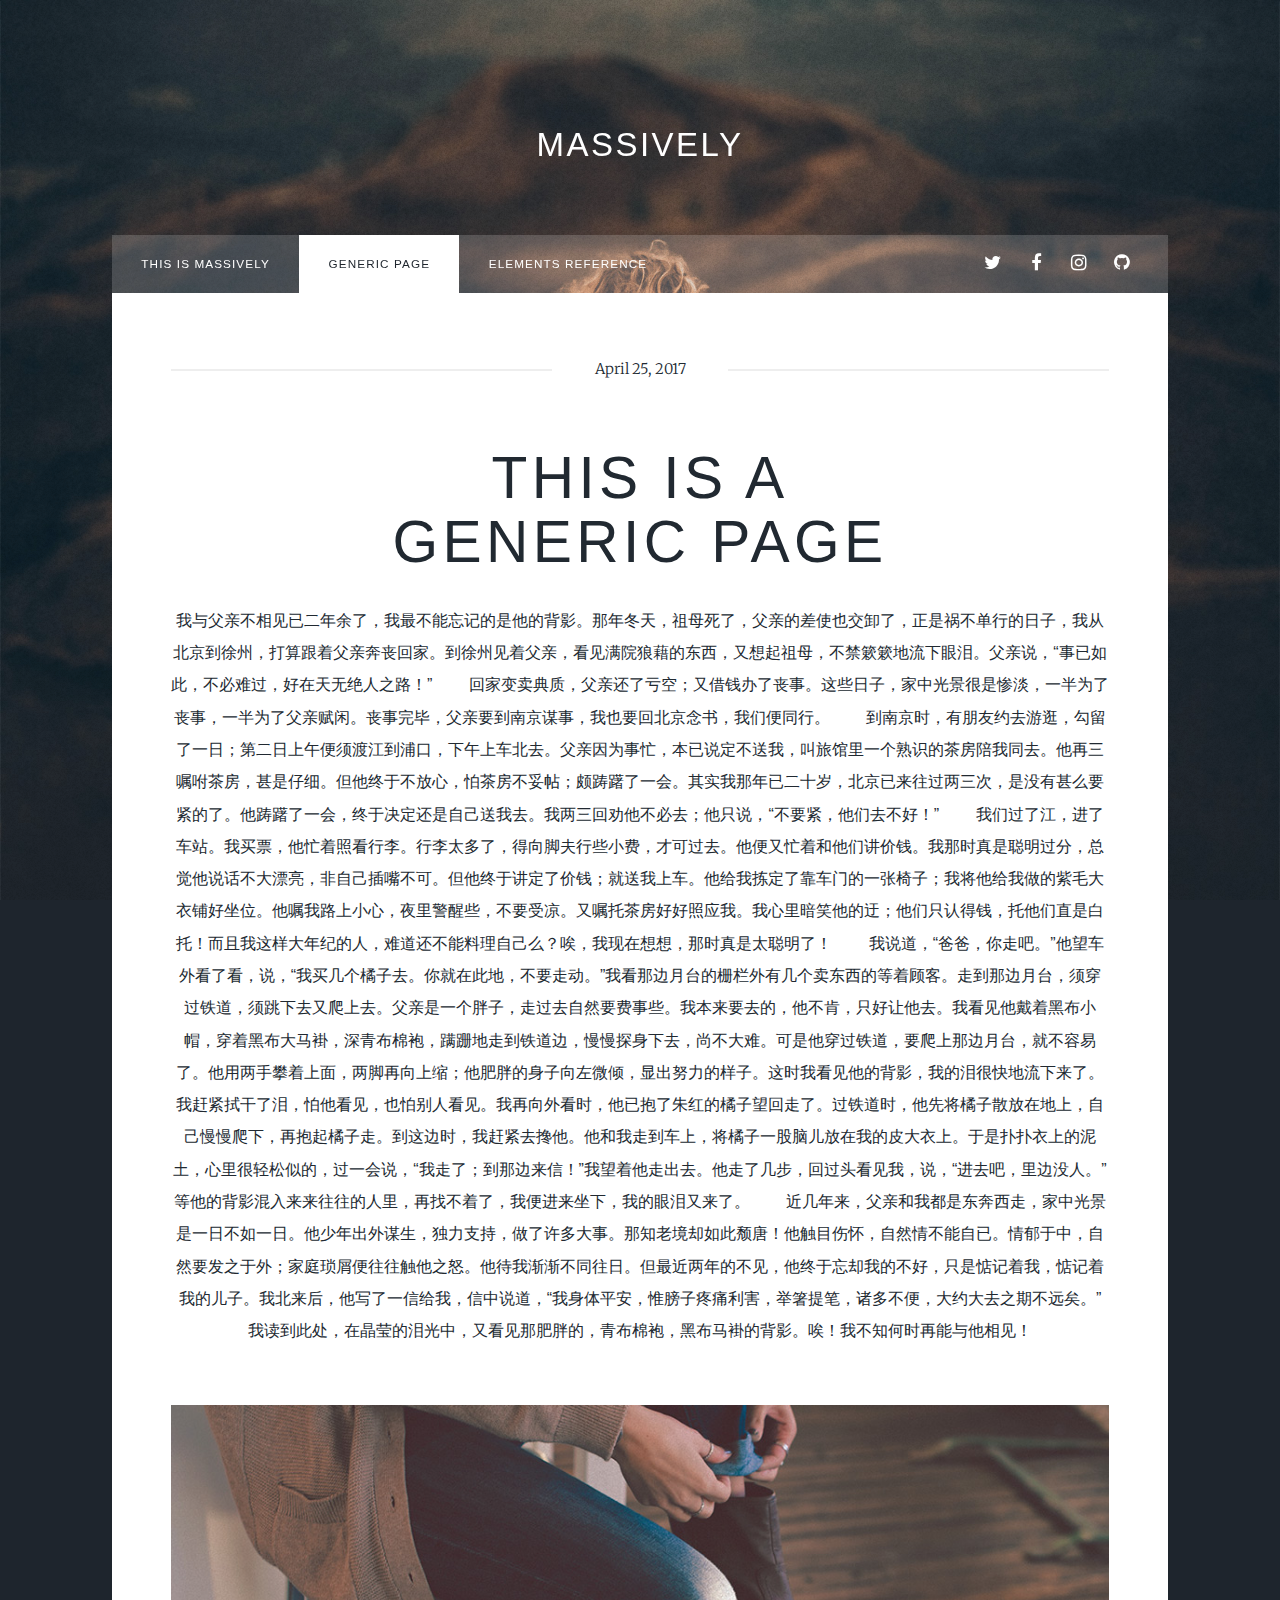
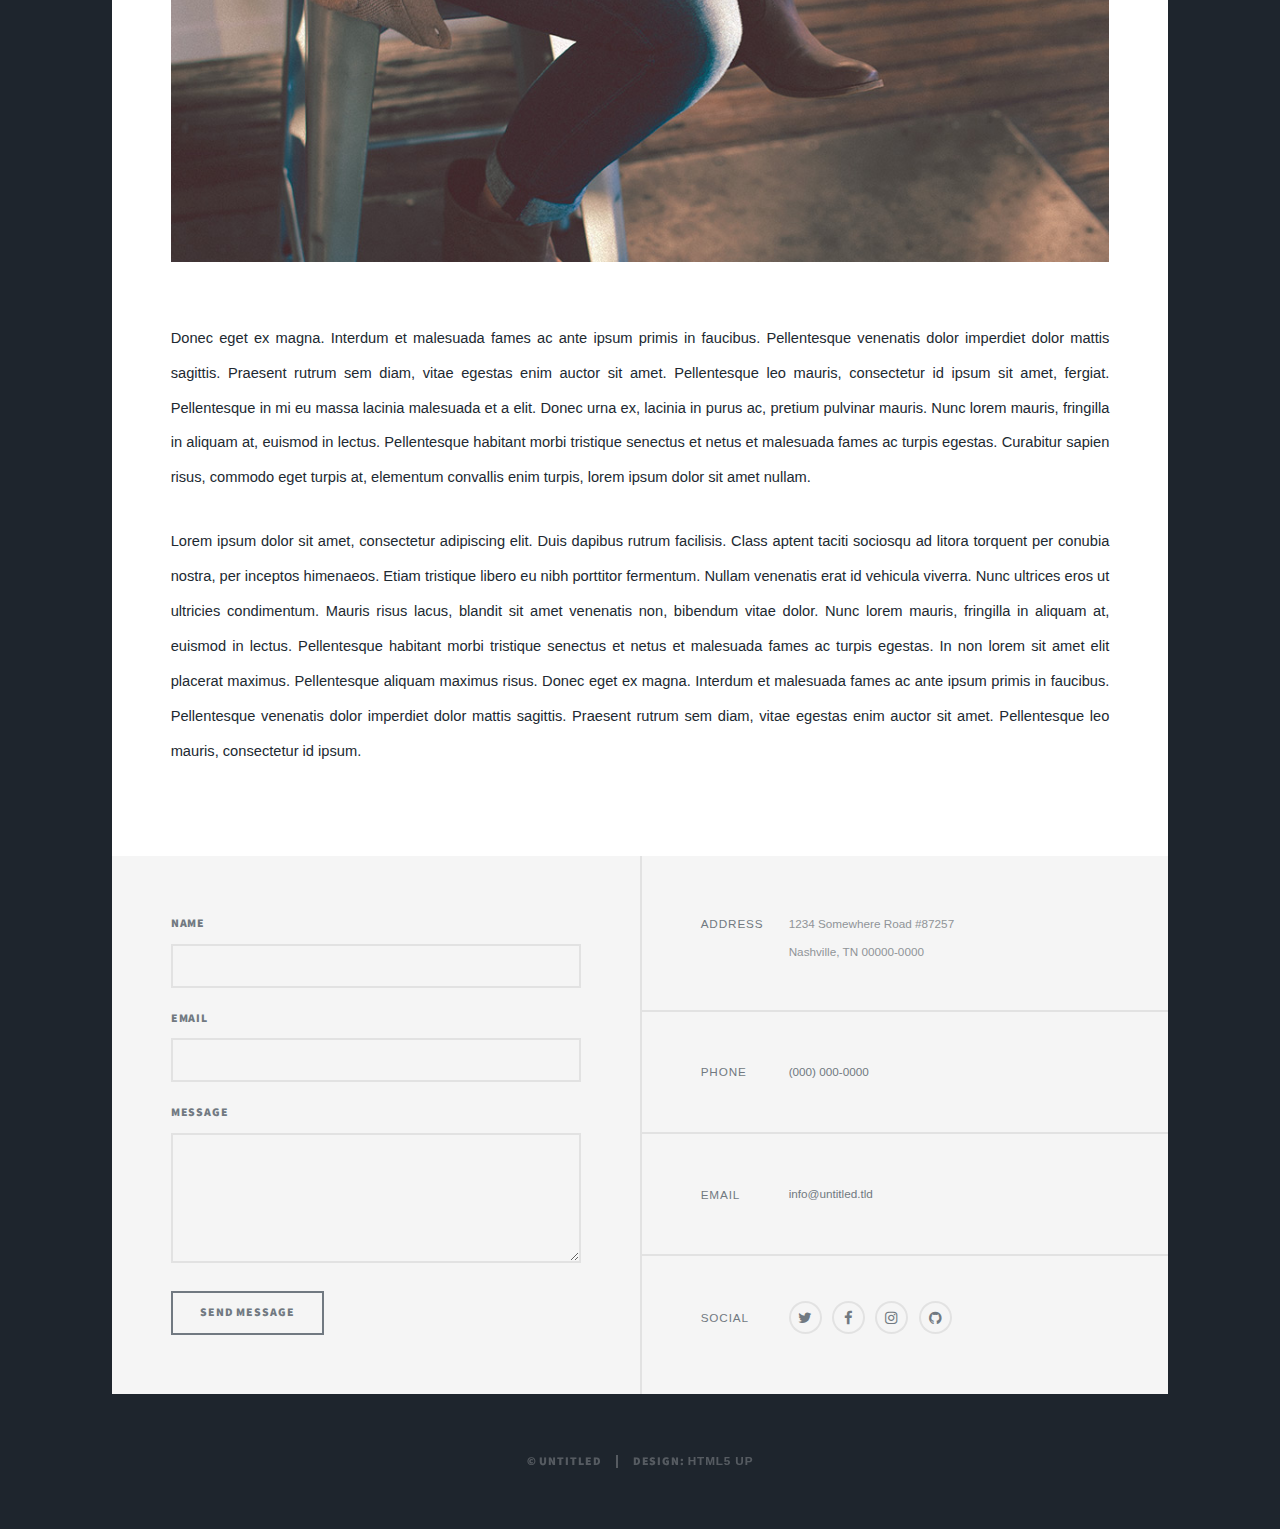
==== EBs2.0_UI/generic.html @ 213b69ba "newPro" ====
<!DOCTYPE HTML>
<!--
	Massively by HTML5 UP
	html5up.net | @ajlkn
	Free for personal and commercial use under the CCA 3.0 license (html5up.net/license)
-->
<html>
	<head>
		<title>Generic Page - Massively by HTML5 UP</title>
		<meta charset="utf-8" />
		<meta name="viewport" content="width=device-width, initial-scale=1, user-scalable=no" />
		<link rel="stylesheet" href="assets/css/main.css" />
		<noscript><link rel="stylesheet" href="assets/css/noscript.css" /></noscript>
	</head>
	<body class="is-loading">

		<!-- Wrapper -->
			<div id="wrapper">

				<!-- Header -->
					<header id="header">
						<a href="index.html" class="logo">Massively</a>
					</header>

				<!-- Nav -->
					<nav id="nav">
						<ul class="links">
							<li><a href="index.html">This is Massively</a></li>
							<li class="active"><a href="generic.html">Generic Page</a></li>
							<li><a href="elements.html">Elements Reference</a></li>
						</ul>
						<ul class="icons">
							<li><a href="#" class="icon fa-twitter"><span class="label">Twitter</span></a></li>
							<li><a href="#" class="icon fa-facebook"><span class="label">Facebook</span></a></li>
							<li><a href="#" class="icon fa-instagram"><span class="label">Instagram</span></a></li>
							<li><a href="#" class="icon fa-github"><span class="label">GitHub</span></a></li>
						</ul>
					</nav>

				<!-- Main -->
					<div id="main">

						<!-- Post -->
							<section class="post">
								<header class="major">
									<span class="date">April 25, 2017</span>
									<h1>This is a<br />
									Generic Page</h1>
									<p>我与父亲不相见已二年余了，我最不能忘记的是他的背影。那年冬天，祖母死了，父亲的差使也交卸了，正是祸不单行的日子，我从北京到徐州，打算跟着父亲奔丧回家。到徐州见着父亲，看见满院狼藉的东西，又想起祖母，不禁簌簌地流下眼泪。父亲说，“事已如此，不必难过，好在天无绝人之路！”
										　　回家变卖典质，父亲还了亏空；又借钱办了丧事。这些日子，家中光景很是惨淡，一半为了丧事，一半为了父亲赋闲。丧事完毕，父亲要到南京谋事，我也要回北京念书，我们便同行。
										　　到南京时，有朋友约去游逛，勾留了一日；第二日上午便须渡江到浦口，下午上车北去。父亲因为事忙，本已说定不送我，叫旅馆里一个熟识的茶房陪我同去。他再三嘱咐茶房，甚是仔细。但他终于不放心，怕茶房不妥帖；颇踌躇了一会。其实我那年已二十岁，北京已来往过两三次，是没有甚么要紧的了。他踌躇了一会，终于决定还是自己送我去。我两三回劝他不必去；他只说，“不要紧，他们去不好！”
										　　我们过了江，进了车站。我买票，他忙着照看行李。行李太多了，得向脚夫行些小费，才可过去。他便又忙着和他们讲价钱。我那时真是聪明过分，总觉他说话不大漂亮，非自己插嘴不可。但他终于讲定了价钱；就送我上车。他给我拣定了靠车门的一张椅子；我将他给我做的紫毛大衣铺好坐位。他嘱我路上小心，夜里警醒些，不要受凉。又嘱托茶房好好照应我。我心里暗笑他的迂；他们只认得钱，托他们直是白托！而且我这样大年纪的人，难道还不能料理自己么？唉，我现在想想，那时真是太聪明了！
										　　我说道，“爸爸，你走吧。”他望车外看了看，说，“我买几个橘子去。你就在此地，不要走动。”我看那边月台的栅栏外有几个卖东西的等着顾客。走到那边月台，须穿过铁道，须跳下去又爬上去。父亲是一个胖子，走过去自然要费事些。我本来要去的，他不肯，只好让他去。我看见他戴着黑布小帽，穿着黑布大马褂，深青布棉袍，蹒跚地走到铁道边，慢慢探身下去，尚不大难。可是他穿过铁道，要爬上那边月台，就不容易了。他用两手攀着上面，两脚再向上缩；他肥胖的身子向左微倾，显出努力的样子。这时我看见他的背影，我的泪很快地流下来了。我赶紧拭干了泪，怕他看见，也怕别人看见。我再向外看时，他已抱了朱红的橘子望回走了。过铁道时，他先将橘子散放在地上，自己慢慢爬下，再抱起橘子走。到这边时，我赶紧去搀他。他和我走到车上，将橘子一股脑儿放在我的皮大衣上。于是扑扑衣上的泥土，心里很轻松似的，过一会说，“我走了；到那边来信！”我望着他走出去。他走了几步，回过头看见我，说，“进去吧，里边没人。”等他的背影混入来来往往的人里，再找不着了，我便进来坐下，我的眼泪又来了。
										　　近几年来，父亲和我都是东奔西走，家中光景是一日不如一日。他少年出外谋生，独力支持，做了许多大事。那知老境却如此颓唐！他触目伤怀，自然情不能自已。情郁于中，自然要发之于外；家庭琐屑便往往触他之怒。他待我渐渐不同往日。但最近两年的不见，他终于忘却我的不好，只是惦记着我，惦记着我的儿子。我北来后，他写了一信给我，信中说道，“我身体平安，惟膀子疼痛利害，举箸提笔，诸多不便，大约大去之期不远矣。”我读到此处，在晶莹的泪光中，又看见那肥胖的，青布棉袍，黑布马褂的背影。唉！我不知何时再能与他相见！</p>
								</header><!--    font-family: FANTASY;font-family: Helvetica;font-weight: 300;-->
								<div class="image main"><img src="images/pic01.jpg" alt="" /></div>
								<p>Donec eget ex magna. Interdum et malesuada fames ac ante ipsum primis in faucibus. Pellentesque venenatis dolor imperdiet dolor mattis sagittis. Praesent rutrum sem diam, vitae egestas enim auctor sit amet. Pellentesque leo mauris, consectetur id ipsum sit amet, fergiat. Pellentesque in mi eu massa lacinia malesuada et a elit. Donec urna ex, lacinia in purus ac, pretium pulvinar mauris. Nunc lorem mauris, fringilla in aliquam at, euismod in lectus. Pellentesque habitant morbi tristique senectus et netus et malesuada fames ac turpis egestas. Curabitur sapien risus, commodo eget turpis at, elementum convallis enim turpis, lorem ipsum dolor sit amet nullam.</p>
								<p>Lorem ipsum dolor sit amet, consectetur adipiscing elit. Duis dapibus rutrum facilisis. Class aptent taciti sociosqu ad litora torquent per conubia nostra, per inceptos himenaeos. Etiam tristique libero eu nibh porttitor fermentum. Nullam venenatis erat id vehicula viverra. Nunc ultrices eros ut ultricies condimentum. Mauris risus lacus, blandit sit amet venenatis non, bibendum vitae dolor. Nunc lorem mauris, fringilla in aliquam at, euismod in lectus. Pellentesque habitant morbi tristique senectus et netus et malesuada fames ac turpis egestas. In non lorem sit amet elit placerat maximus. Pellentesque aliquam maximus risus. Donec eget ex magna. Interdum et malesuada fames ac ante ipsum primis in faucibus. Pellentesque venenatis dolor imperdiet dolor mattis sagittis. Praesent rutrum sem diam, vitae egestas enim auctor sit amet. Pellentesque leo mauris, consectetur id ipsum.</p>
							</section>

					</div>

				<!-- Footer -->
					<footer id="footer">
						<section>
							<form method="post" action="#">
								<div class="field">
									<label for="name">Name</label>
									<input type="text" name="name" id="name" />
								</div>
								<div class="field">
									<label for="email">Email</label>
									<input type="text" name="email" id="email" />
								</div>
								<div class="field">
									<label for="message">Message</label>
									<textarea name="message" id="message" rows="3"></textarea>
								</div>
								<ul class="actions">
									<li><input type="submit" value="Send Message" /></li>
								</ul>
							</form>
						</section>
						<section class="split contact">
							<section class="alt">
								<h3>Address</h3>
								<p>1234 Somewhere Road #87257<br />
								Nashville, TN 00000-0000</p>
							</section>
							<section>
								<h3>Phone</h3>
								<p><a href="#">(000) 000-0000</a></p>
							</section>
							<section>
								<h3>Email</h3>
								<p><a href="#">info@untitled.tld</a></p>
							</section>
							<section>
								<h3>Social</h3>
								<ul class="icons alt">
									<li><a href="#" class="icon alt fa-twitter"><span class="label">Twitter</span></a></li>
									<li><a href="#" class="icon alt fa-facebook"><span class="label">Facebook</span></a></li>
									<li><a href="#" class="icon alt fa-instagram"><span class="label">Instagram</span></a></li>
									<li><a href="#" class="icon alt fa-github"><span class="label">GitHub</span></a></li>
								</ul>
							</section>
						</section>
					</footer>

				<!-- Copyright -->
					<div id="copyright">
						<ul><li>&copy; Untitled</li><li>Design: <a href="https://html5up.net">HTML5 UP</a></li></ul>
					</div>

			</div>

		<!-- Scripts -->
			<script src="assets/js/jquery.min.js"></script>
			<script src="assets/js/jquery.scrollex.min.js"></script>
			<script src="assets/js/jquery.scrolly.min.js"></script>
			<script src="assets/js/skel.min.js"></script>
			<script src="assets/js/util.js"></script>
			<script src="assets/js/main.js"></script>

	</body>
</html>
---- EBs2.0_UI/assets/css/main.css ----
@import url(font-awesome.min.css);
@import url("https://fonts.googleapis.com/css?family=Merriweather:300,700,300italic,700italic|Source+Sans+Pro:900");

/*
	Massively by HTML5 UP
	html5up.net | @ajlkn
	Free for personal and commercial use under the CCA 3.0 license (html5up.net/license)
*/

/* Reset */

	html, body, div, span, applet, object, iframe, h1, h2, h3, h4, h5, h6, p, blockquote, pre, a, abbr, acronym, address, big, cite, code, del, dfn, em, img, ins, kbd, q, s, samp, small, strike, strong, sub, sup, tt, var, b, u, i, center, dl, dt, dd, ol, ul, li, fieldset, form, label, legend, table, caption, tbody, tfoot, thead, tr, th, td, article, aside, canvas, details, embed, figure, figcaption, footer, header, hgroup, menu, nav, output, ruby, section, summary, time, mark, audio, video {
		margin: 0;
		padding: 0;
		font-size: 100%;
		font: inherit;
		vertical-align: baseline;
	}

	article, aside, details, figcaption, figure, footer, header, hgroup, menu, nav, section {
		display: block;
	}

	body {
		line-height: 1;
	}

	ol, ul {
		list-style: none;
	}

	blockquote, q {
		quotes: none;
	}

	blockquote:before, blockquote:after, q:before, q:after {
		content: '';
		content: none;
	}

	table {
		border-collapse: collapse;
		border-spacing: 0;
	}

	body {
		-webkit-text-size-adjust: none;
	}

/* Box Model */

	*, *:before, *:after {
		-moz-box-sizing: border-box;
		-webkit-box-sizing: border-box;
		box-sizing: border-box;
	}

/* Grid */

	.row {
		border-bottom: solid 1px transparent;
		-moz-box-sizing: border-box;
		-webkit-box-sizing: border-box;
		box-sizing: border-box;
	}

	.row > * {
		float: left;
		-moz-box-sizing: border-box;
		-webkit-box-sizing: border-box;
		box-sizing: border-box;
	}

	.row:after, .row:before {
		content: '';
		display: block;
		clear: both;
		height: 0;
	}

	.row.uniform > * > :first-child {
		margin-top: 0;
	}

	.row.uniform > * > :last-child {
		margin-bottom: 0;
	}

	.row.\30 \25 > * {
		padding: 0 0 0 0rem;
	}

	.row.\30 \25 {
		margin: 0 0 -1px 0rem;
	}

	.row.uniform.\30 \25 > * {
		padding: 0rem 0 0 0rem;
	}

	.row.uniform.\30 \25 {
		margin: 0rem 0 -1px 0rem;
	}

	.row > * {
		padding: 0 0 0 1.5rem;
	}

	.row {
		margin: 0 0 -1px -1.5rem;
	}

	.row.uniform > * {
		padding: 1.5rem 0 0 1.5rem;
	}

	.row.uniform {
		margin: -1.5rem 0 -1px -1.5rem;
	}

	.row.\32 00\25 > * {
		padding: 0 0 0 3rem;
	}

	.row.\32 00\25 {
		margin: 0 0 -1px -3rem;
	}

	.row.uniform.\32 00\25 > * {
		padding: 3rem 0 0 3rem;
	}

	.row.uniform.\32 00\25 {
		margin: -3rem 0 -1px -3rem;
	}

	.row.\31 50\25 > * {
		padding: 0 0 0 2.25rem;
	}

	.row.\31 50\25 {
		margin: 0 0 -1px -2.25rem;
	}

	.row.uniform.\31 50\25 > * {
		padding: 2.25rem 0 0 2.25rem;
	}

	.row.uniform.\31 50\25 {
		margin: -2.25rem 0 -1px -2.25rem;
	}

	.row.\35 0\25 > * {
		padding: 0 0 0 0.75rem;
	}

	.row.\35 0\25 {
		margin: 0 0 -1px -0.75rem;
	}

	.row.uniform.\35 0\25 > * {
		padding: 0.75rem 0 0 0.75rem;
	}

	.row.uniform.\35 0\25 {
		margin: -0.75rem 0 -1px -0.75rem;
	}

	.row.\32 5\25 > * {
		padding: 0 0 0 0.375rem;
	}

	.row.\32 5\25 {
		margin: 0 0 -1px -0.375rem;
	}

	.row.uniform.\32 5\25 > * {
		padding: 0.375rem 0 0 0.375rem;
	}

	.row.uniform.\32 5\25 {
		margin: -0.375rem 0 -1px -0.375rem;
	}

	.\31 2u, .\31 2u\24 {
		width: 100%;
		clear: none;
		margin-left: 0;
	}

	.\31 1u, .\31 1u\24 {
		width: 91.6666666667%;
		clear: none;
		margin-left: 0;
	}

	.\31 0u, .\31 0u\24 {
		width: 83.3333333333%;
		clear: none;
		margin-left: 0;
	}

	.\39 u, .\39 u\24 {
		width: 75%;
		clear: none;
		margin-left: 0;
	}

	.\38 u, .\38 u\24 {
		width: 66.6666666667%;
		clear: none;
		margin-left: 0;
	}

	.\37 u, .\37 u\24 {
		width: 58.3333333333%;
		clear: none;
		margin-left: 0;
	}

	.\36 u, .\36 u\24 {
		width: 50%;
		clear: none;
		margin-left: 0;
	}

	.\35 u, .\35 u\24 {
		width: 41.6666666667%;
		clear: none;
		margin-left: 0;
	}

	.\34 u, .\34 u\24 {
		width: 33.3333333333%;
		clear: none;
		margin-left: 0;
	}

	.\33 u, .\33 u\24 {
		width: 25%;
		clear: none;
		margin-left: 0;
	}

	.\32 u, .\32 u\24 {
		width: 16.6666666667%;
		clear: none;
		margin-left: 0;
	}

	.\31 u, .\31 u\24 {
		width: 8.3333333333%;
		clear: none;
		margin-left: 0;
	}

	.\31 2u\24 + *,
	.\31 1u\24 + *,
	.\31 0u\24 + *,
	.\39 u\24 + *,
	.\38 u\24 + *,
	.\37 u\24 + *,
	.\36 u\24 + *,
	.\35 u\24 + *,
	.\34 u\24 + *,
	.\33 u\24 + *,
	.\32 u\24 + *,
	.\31 u\24 + * {
		clear: left;
	}

	.\-11u {
		margin-left: 91.66667%;
	}

	.\-10u {
		margin-left: 83.33333%;
	}

	.\-9u {
		margin-left: 75%;
	}

	.\-8u {
		margin-left: 66.66667%;
	}

	.\-7u {
		margin-left: 58.33333%;
	}

	.\-6u {
		margin-left: 50%;
	}

	.\-5u {
		margin-left: 41.66667%;
	}

	.\-4u {
		margin-left: 33.33333%;
	}

	.\-3u {
		margin-left: 25%;
	}

	.\-2u {
		margin-left: 16.66667%;
	}

	.\-1u {
		margin-left: 8.33333%;
	}

	@media screen and (max-width: 1680px) {

		.row > * {
			padding: 0 0 0 1.5rem;
		}

		.row {
			margin: 0 0 -1px -1.5rem;
		}

		.row.uniform > * {
			padding: 1.5rem 0 0 1.5rem;
		}

		.row.uniform {
			margin: -1.5rem 0 -1px -1.5rem;
		}

		.row.\32 00\25 > * {
			padding: 0 0 0 3rem;
		}

		.row.\32 00\25 {
			margin: 0 0 -1px -3rem;
		}

		.row.uniform.\32 00\25 > * {
			padding: 3rem 0 0 3rem;
		}

		.row.uniform.\32 00\25 {
			margin: -3rem 0 -1px -3rem;
		}

		.row.\31 50\25 > * {
			padding: 0 0 0 2.25rem;
		}

		.row.\31 50\25 {
			margin: 0 0 -1px -2.25rem;
		}

		.row.uniform.\31 50\25 > * {
			padding: 2.25rem 0 0 2.25rem;
		}

		.row.uniform.\31 50\25 {
			margin: -2.25rem 0 -1px -2.25rem;
		}

		.row.\35 0\25 > * {
			padding: 0 0 0 0.75rem;
		}

		.row.\35 0\25 {
			margin: 0 0 -1px -0.75rem;
		}

		.row.uniform.\35 0\25 > * {
			padding: 0.75rem 0 0 0.75rem;
		}

		.row.uniform.\35 0\25 {
			margin: -0.75rem 0 -1px -0.75rem;
		}

		.row.\32 5\25 > * {
			padding: 0 0 0 0.375rem;
		}

		.row.\32 5\25 {
			margin: 0 0 -1px -0.375rem;
		}

		.row.uniform.\32 5\25 > * {
			padding: 0.375rem 0 0 0.375rem;
		}

		.row.uniform.\32 5\25 {
			margin: -0.375rem 0 -1px -0.375rem;
		}

		.\31 2u\28xlarge\29, .\31 2u\24\28xlarge\29 {
			width: 100%;
			clear: none;
			margin-left: 0;
		}

		.\31 1u\28xlarge\29, .\31 1u\24\28xlarge\29 {
			width: 91.6666666667%;
			clear: none;
			margin-left: 0;
		}

		.\31 0u\28xlarge\29, .\31 0u\24\28xlarge\29 {
			width: 83.3333333333%;
			clear: none;
			margin-left: 0;
		}

		.\39 u\28xlarge\29, .\39 u\24\28xlarge\29 {
			width: 75%;
			clear: none;
			margin-left: 0;
		}

		.\38 u\28xlarge\29, .\38 u\24\28xlarge\29 {
			width: 66.6666666667%;
			clear: none;
			margin-left: 0;
		}

		.\37 u\28xlarge\29, .\37 u\24\28xlarge\29 {
			width: 58.3333333333%;
			clear: none;
			margin-left: 0;
		}

		.\36 u\28xlarge\29, .\36 u\24\28xlarge\29 {
			width: 50%;
			clear: none;
			margin-left: 0;
		}

		.\35 u\28xlarge\29, .\35 u\24\28xlarge\29 {
			width: 41.6666666667%;
			clear: none;
			margin-left: 0;
		}

		.\34 u\28xlarge\29, .\34 u\24\28xlarge\29 {
			width: 33.3333333333%;
			clear: none;
			margin-left: 0;
		}

		.\33 u\28xlarge\29, .\33 u\24\28xlarge\29 {
			width: 25%;
			clear: none;
			margin-left: 0;
		}

		.\32 u\28xlarge\29, .\32 u\24\28xlarge\29 {
			width: 16.6666666667%;
			clear: none;
			margin-left: 0;
		}

		.\31 u\28xlarge\29, .\31 u\24\28xlarge\29 {
			width: 8.3333333333%;
			clear: none;
			margin-left: 0;
		}

		.\31 2u\24\28xlarge\29 + *,
		.\31 1u\24\28xlarge\29 + *,
		.\31 0u\24\28xlarge\29 + *,
		.\39 u\24\28xlarge\29 + *,
		.\38 u\24\28xlarge\29 + *,
		.\37 u\24\28xlarge\29 + *,
		.\36 u\24\28xlarge\29 + *,
		.\35 u\24\28xlarge\29 + *,
		.\34 u\24\28xlarge\29 + *,
		.\33 u\24\28xlarge\29 + *,
		.\32 u\24\28xlarge\29 + *,
		.\31 u\24\28xlarge\29 + * {
			clear: left;
		}

		.\-11u\28xlarge\29 {
			margin-left: 91.66667%;
		}

		.\-10u\28xlarge\29 {
			margin-left: 83.33333%;
		}

		.\-9u\28xlarge\29 {
			margin-left: 75%;
		}

		.\-8u\28xlarge\29 {
			margin-left: 66.66667%;
		}

		.\-7u\28xlarge\29 {
			margin-left: 58.33333%;
		}

		.\-6u\28xlarge\29 {
			margin-left: 50%;
		}

		.\-5u\28xlarge\29 {
			margin-left: 41.66667%;
		}

		.\-4u\28xlarge\29 {
			margin-left: 33.33333%;
		}

		.\-3u\28xlarge\29 {
			margin-left: 25%;
		}

		.\-2u\28xlarge\29 {
			margin-left: 16.66667%;
		}

		.\-1u\28xlarge\29 {
			margin-left: 8.33333%;
		}

	}

	@media screen and (max-width: 1280px) {

		.row > * {
			padding: 0 0 0 1.5rem;
		}

		.row {
			margin: 0 0 -1px -1.5rem;
		}

		.row.uniform > * {
			padding: 1.5rem 0 0 1.5rem;
		}

		.row.uniform {
			margin: -1.5rem 0 -1px -1.5rem;
		}

		.row.\32 00\25 > * {
			padding: 0 0 0 3rem;
		}

		.row.\32 00\25 {
			margin: 0 0 -1px -3rem;
		}

		.row.uniform.\32 00\25 > * {
			padding: 3rem 0 0 3rem;
		}

		.row.uniform.\32 00\25 {
			margin: -3rem 0 -1px -3rem;
		}

		.row.\31 50\25 > * {
			padding: 0 0 0 2.25rem;
		}

		.row.\31 50\25 {
			margin: 0 0 -1px -2.25rem;
		}

		.row.uniform.\31 50\25 > * {
			padding: 2.25rem 0 0 2.25rem;
		}

		.row.uniform.\31 50\25 {
			margin: -2.25rem 0 -1px -2.25rem;
		}

		.row.\35 0\25 > * {
			padding: 0 0 0 0.75rem;
		}

		.row.\35 0\25 {
			margin: 0 0 -1px -0.75rem;
		}

		.row.uniform.\35 0\25 > * {
			padding: 0.75rem 0 0 0.75rem;
		}

		.row.uniform.\35 0\25 {
			margin: -0.75rem 0 -1px -0.75rem;
		}

		.row.\32 5\25 > * {
			padding: 0 0 0 0.375rem;
		}

		.row.\32 5\25 {
			margin: 0 0 -1px -0.375rem;
		}

		.row.uniform.\32 5\25 > * {
			padding: 0.375rem 0 0 0.375rem;
		}

		.row.uniform.\32 5\25 {
			margin: -0.375rem 0 -1px -0.375rem;
		}

		.\31 2u\28large\29, .\31 2u\24\28large\29 {
			width: 100%;
			clear: none;
			margin-left: 0;
		}

		.\31 1u\28large\29, .\31 1u\24\28large\29 {
			width: 91.6666666667%;
			clear: none;
			margin-left: 0;
		}

		.\31 0u\28large\29, .\31 0u\24\28large\29 {
			width: 83.3333333333%;
			clear: none;
			margin-left: 0;
		}

		.\39 u\28large\29, .\39 u\24\28large\29 {
			width: 75%;
			clear: none;
			margin-left: 0;
		}

		.\38 u\28large\29, .\38 u\24\28large\29 {
			width: 66.6666666667%;
			clear: none;
			margin-left: 0;
		}

		.\37 u\28large\29, .\37 u\24\28large\29 {
			width: 58.3333333333%;
			clear: none;
			margin-left: 0;
		}

		.\36 u\28large\29, .\36 u\24\28large\29 {
			width: 50%;
			clear: none;
			margin-left: 0;
		}

		.\35 u\28large\29, .\35 u\24\28large\29 {
			width: 41.6666666667%;
			clear: none;
			margin-left: 0;
		}

		.\34 u\28large\29, .\34 u\24\28large\29 {
			width: 33.3333333333%;
			clear: none;
			margin-left: 0;
		}

		.\33 u\28large\29, .\33 u\24\28large\29 {
			width: 25%;
			clear: none;
			margin-left: 0;
		}

		.\32 u\28large\29, .\32 u\24\28large\29 {
			width: 16.6666666667%;
			clear: none;
			margin-left: 0;
		}

		.\31 u\28large\29, .\31 u\24\28large\29 {
			width: 8.3333333333%;
			clear: none;
			margin-left: 0;
		}

		.\31 2u\24\28large\29 + *,
		.\31 1u\24\28large\29 + *,
		.\31 0u\24\28large\29 + *,
		.\39 u\24\28large\29 + *,
		.\38 u\24\28large\29 + *,
		.\37 u\24\28large\29 + *,
		.\36 u\24\28large\29 + *,
		.\35 u\24\28large\29 + *,
		.\34 u\24\28large\29 + *,
		.\33 u\24\28large\29 + *,
		.\32 u\24\28large\29 + *,
		.\31 u\24\28large\29 + * {
			clear: left;
		}

		.\-11u\28large\29 {
			margin-left: 91.66667%;
		}

		.\-10u\28large\29 {
			margin-left: 83.33333%;
		}

		.\-9u\28large\29 {
			margin-left: 75%;
		}

		.\-8u\28large\29 {
			margin-left: 66.66667%;
		}

		.\-7u\28large\29 {
			margin-left: 58.33333%;
		}

		.\-6u\28large\29 {
			margin-left: 50%;
		}

		.\-5u\28large\29 {
			margin-left: 41.66667%;
		}

		.\-4u\28large\29 {
			margin-left: 33.33333%;
		}

		.\-3u\28large\29 {
			margin-left: 25%;
		}

		.\-2u\28large\29 {
			margin-left: 16.66667%;
		}

		.\-1u\28large\29 {
			margin-left: 8.33333%;
		}

	}

	@media screen and (max-width: 980px) {

		.row > * {
			padding: 0 0 0 1.5rem;
		}

		.row {
			margin: 0 0 -1px -1.5rem;
		}

		.row.uniform > * {
			padding: 1.5rem 0 0 1.5rem;
		}

		.row.uniform {
			margin: -1.5rem 0 -1px -1.5rem;
		}

		.row.\32 00\25 > * {
			padding: 0 0 0 3rem;
		}

		.row.\32 00\25 {
			margin: 0 0 -1px -3rem;
		}

		.row.uniform.\32 00\25 > * {
			padding: 3rem 0 0 3rem;
		}

		.row.uniform.\32 00\25 {
			margin: -3rem 0 -1px -3rem;
		}

		.row.\31 50\25 > * {
			padding: 0 0 0 2.25rem;
		}

		.row.\31 50\25 {
			margin: 0 0 -1px -2.25rem;
		}

		.row.uniform.\31 50\25 > * {
			padding: 2.25rem 0 0 2.25rem;
		}

		.row.uniform.\31 50\25 {
			margin: -2.25rem 0 -1px -2.25rem;
		}

		.row.\35 0\25 > * {
			padding: 0 0 0 0.75rem;
		}

		.row.\35 0\25 {
			margin: 0 0 -1px -0.75rem;
		}

		.row.uniform.\35 0\25 > * {
			padding: 0.75rem 0 0 0.75rem;
		}

		.row.uniform.\35 0\25 {
			margin: -0.75rem 0 -1px -0.75rem;
		}

		.row.\32 5\25 > * {
			padding: 0 0 0 0.375rem;
		}

		.row.\32 5\25 {
			margin: 0 0 -1px -0.375rem;
		}

		.row.uniform.\32 5\25 > * {
			padding: 0.375rem 0 0 0.375rem;
		}

		.row.uniform.\32 5\25 {
			margin: -0.375rem 0 -1px -0.375rem;
		}

		.\31 2u\28medium\29, .\31 2u\24\28medium\29 {
			width: 100%;
			clear: none;
			margin-left: 0;
		}

		.\31 1u\28medium\29, .\31 1u\24\28medium\29 {
			width: 91.6666666667%;
			clear: none;
			margin-left: 0;
		}

		.\31 0u\28medium\29, .\31 0u\24\28medium\29 {
			width: 83.3333333333%;
			clear: none;
			margin-left: 0;
		}

		.\39 u\28medium\29, .\39 u\24\28medium\29 {
			width: 75%;
			clear: none;
			margin-left: 0;
		}

		.\38 u\28medium\29, .\38 u\24\28medium\29 {
			width: 66.6666666667%;
			clear: none;
			margin-left: 0;
		}

		.\37 u\28medium\29, .\37 u\24\28medium\29 {
			width: 58.3333333333%;
			clear: none;
			margin-left: 0;
		}

		.\36 u\28medium\29, .\36 u\24\28medium\29 {
			width: 50%;
			clear: none;
			margin-left: 0;
		}

		.\35 u\28medium\29, .\35 u\24\28medium\29 {
			width: 41.6666666667%;
			clear: none;
			margin-left: 0;
		}

		.\34 u\28medium\29, .\34 u\24\28medium\29 {
			width: 33.3333333333%;
			clear: none;
			margin-left: 0;
		}

		.\33 u\28medium\29, .\33 u\24\28medium\29 {
			width: 25%;
			clear: none;
			margin-left: 0;
		}

		.\32 u\28medium\29, .\32 u\24\28medium\29 {
			width: 16.6666666667%;
			clear: none;
			margin-left: 0;
		}

		.\31 u\28medium\29, .\31 u\24\28medium\29 {
			width: 8.3333333333%;
			clear: none;
			margin-left: 0;
		}

		.\31 2u\24\28medium\29 + *,
		.\31 1u\24\28medium\29 + *,
		.\31 0u\24\28medium\29 + *,
		.\39 u\24\28medium\29 + *,
		.\38 u\24\28medium\29 + *,
		.\37 u\24\28medium\29 + *,
		.\36 u\24\28medium\29 + *,
		.\35 u\24\28medium\29 + *,
		.\34 u\24\28medium\29 + *,
		.\33 u\24\28medium\29 + *,
		.\32 u\24\28medium\29 + *,
		.\31 u\24\28medium\29 + * {
			clear: left;
		}

		.\-11u\28medium\29 {
			margin-left: 91.66667%;
		}

		.\-10u\28medium\29 {
			margin-left: 83.33333%;
		}

		.\-9u\28medium\29 {
			margin-left: 75%;
		}

		.\-8u\28medium\29 {
			margin-left: 66.66667%;
		}

		.\-7u\28medium\29 {
			margin-left: 58.33333%;
		}

		.\-6u\28medium\29 {
			margin-left: 50%;
		}

		.\-5u\28medium\29 {
			margin-left: 41.66667%;
		}

		.\-4u\28medium\29 {
			margin-left: 33.33333%;
		}

		.\-3u\28medium\29 {
			margin-left: 25%;
		}

		.\-2u\28medium\29 {
			margin-left: 16.66667%;
		}

		.\-1u\28medium\29 {
			margin-left: 8.33333%;
		}

	}

	@media screen and (max-width: 736px) {

		.row > * {
			padding: 0 0 0 1.5rem;
		}

		.row {
			margin: 0 0 -1px -1.5rem;
		}

		.row.uniform > * {
			padding: 1.5rem 0 0 1.5rem;
		}

		.row.uniform {
			margin: -1.5rem 0 -1px -1.5rem;
		}

		.row.\32 00\25 > * {
			padding: 0 0 0 3rem;
		}

		.row.\32 00\25 {
			margin: 0 0 -1px -3rem;
		}

		.row.uniform.\32 00\25 > * {
			padding: 3rem 0 0 3rem;
		}

		.row.uniform.\32 00\25 {
			margin: -3rem 0 -1px -3rem;
		}

		.row.\31 50\25 > * {
			padding: 0 0 0 2.25rem;
		}

		.row.\31 50\25 {
			margin: 0 0 -1px -2.25rem;
		}

		.row.uniform.\31 50\25 > * {
			padding: 2.25rem 0 0 2.25rem;
		}

		.row.uniform.\31 50\25 {
			margin: -2.25rem 0 -1px -2.25rem;
		}

		.row.\35 0\25 > * {
			padding: 0 0 0 0.75rem;
		}

		.row.\35 0\25 {
			margin: 0 0 -1px -0.75rem;
		}

		.row.uniform.\35 0\25 > * {
			padding: 0.75rem 0 0 0.75rem;
		}

		.row.uniform.\35 0\25 {
			margin: -0.75rem 0 -1px -0.75rem;
		}

		.row.\32 5\25 > * {
			padding: 0 0 0 0.375rem;
		}

		.row.\32 5\25 {
			margin: 0 0 -1px -0.375rem;
		}

		.row.uniform.\32 5\25 > * {
			padding: 0.375rem 0 0 0.375rem;
		}

		.row.uniform.\32 5\25 {
			margin: -0.375rem 0 -1px -0.375rem;
		}

		.\31 2u\28small\29, .\31 2u\24\28small\29 {
			width: 100%;
			clear: none;
			margin-left: 0;
		}

		.\31 1u\28small\29, .\31 1u\24\28small\29 {
			width: 91.6666666667%;
			clear: none;
			margin-left: 0;
		}

		.\31 0u\28small\29, .\31 0u\24\28small\29 {
			width: 83.3333333333%;
			clear: none;
			margin-left: 0;
		}

		.\39 u\28small\29, .\39 u\24\28small\29 {
			width: 75%;
			clear: none;
			margin-left: 0;
		}

		.\38 u\28small\29, .\38 u\24\28small\29 {
			width: 66.6666666667%;
			clear: none;
			margin-left: 0;
		}

		.\37 u\28small\29, .\37 u\24\28small\29 {
			width: 58.3333333333%;
			clear: none;
			margin-left: 0;
		}

		.\36 u\28small\29, .\36 u\24\28small\29 {
			width: 50%;
			clear: none;
			margin-left: 0;
		}

		.\35 u\28small\29, .\35 u\24\28small\29 {
			width: 41.6666666667%;
			clear: none;
			margin-left: 0;
		}

		.\34 u\28small\29, .\34 u\24\28small\29 {
			width: 33.3333333333%;
			clear: none;
			margin-left: 0;
		}

		.\33 u\28small\29, .\33 u\24\28small\29 {
			width: 25%;
			clear: none;
			margin-left: 0;
		}

		.\32 u\28small\29, .\32 u\24\28small\29 {
			width: 16.6666666667%;
			clear: none;
			margin-left: 0;
		}

		.\31 u\28small\29, .\31 u\24\28small\29 {
			width: 8.3333333333%;
			clear: none;
			margin-left: 0;
		}

		.\31 2u\24\28small\29 + *,
		.\31 1u\24\28small\29 + *,
		.\31 0u\24\28small\29 + *,
		.\39 u\24\28small\29 + *,
		.\38 u\24\28small\29 + *,
		.\37 u\24\28small\29 + *,
		.\36 u\24\28small\29 + *,
		.\35 u\24\28small\29 + *,
		.\34 u\24\28small\29 + *,
		.\33 u\24\28small\29 + *,
		.\32 u\24\28small\29 + *,
		.\31 u\24\28small\29 + * {
			clear: left;
		}

		.\-11u\28small\29 {
			margin-left: 91.66667%;
		}

		.\-10u\28small\29 {
			margin-left: 83.33333%;
		}

		.\-9u\28small\29 {
			margin-left: 75%;
		}

		.\-8u\28small\29 {
			margin-left: 66.66667%;
		}

		.\-7u\28small\29 {
			margin-left: 58.33333%;
		}

		.\-6u\28small\29 {
			margin-left: 50%;
		}

		.\-5u\28small\29 {
			margin-left: 41.66667%;
		}

		.\-4u\28small\29 {
			margin-left: 33.33333%;
		}

		.\-3u\28small\29 {
			margin-left: 25%;
		}

		.\-2u\28small\29 {
			margin-left: 16.66667%;
		}

		.\-1u\28small\29 {
			margin-left: 8.33333%;
		}

	}

	@media screen and (max-width: 480px) {

		.row > * {
			padding: 0 0 0 1.5rem;
		}

		.row {
			margin: 0 0 -1px -1.5rem;
		}

		.row.uniform > * {
			padding: 1.5rem 0 0 1.5rem;
		}

		.row.uniform {
			margin: -1.5rem 0 -1px -1.5rem;
		}

		.row.\32 00\25 > * {
			padding: 0 0 0 3rem;
		}

		.row.\32 00\25 {
			margin: 0 0 -1px -3rem;
		}

		.row.uniform.\32 00\25 > * {
			padding: 3rem 0 0 3rem;
		}

		.row.uniform.\32 00\25 {
			margin: -3rem 0 -1px -3rem;
		}

		.row.\31 50\25 > * {
			padding: 0 0 0 2.25rem;
		}

		.row.\31 50\25 {
			margin: 0 0 -1px -2.25rem;
		}

		.row.uniform.\31 50\25 > * {
			padding: 2.25rem 0 0 2.25rem;
		}

		.row.uniform.\31 50\25 {
			margin: -2.25rem 0 -1px -2.25rem;
		}

		.row.\35 0\25 > * {
			padding: 0 0 0 0.75rem;
		}

		.row.\35 0\25 {
			margin: 0 0 -1px -0.75rem;
		}

		.row.uniform.\35 0\25 > * {
			padding: 0.75rem 0 0 0.75rem;
		}

		.row.uniform.\35 0\25 {
			margin: -0.75rem 0 -1px -0.75rem;
		}

		.row.\32 5\25 > * {
			padding: 0 0 0 0.375rem;
		}

		.row.\32 5\25 {
			margin: 0 0 -1px -0.375rem;
		}

		.row.uniform.\32 5\25 > * {
			padding: 0.375rem 0 0 0.375rem;
		}

		.row.uniform.\32 5\25 {
			margin: -0.375rem 0 -1px -0.375rem;
		}

		.\31 2u\28xsmall\29, .\31 2u\24\28xsmall\29 {
			width: 100%;
			clear: none;
			margin-left: 0;
		}

		.\31 1u\28xsmall\29, .\31 1u\24\28xsmall\29 {
			width: 91.6666666667%;
			clear: none;
			margin-left: 0;
		}

		.\31 0u\28xsmall\29, .\31 0u\24\28xsmall\29 {
			width: 83.3333333333%;
			clear: none;
			margin-left: 0;
		}

		.\39 u\28xsmall\29, .\39 u\24\28xsmall\29 {
			width: 75%;
			clear: none;
			margin-left: 0;
		}

		.\38 u\28xsmall\29, .\38 u\24\28xsmall\29 {
			width: 66.6666666667%;
			clear: none;
			margin-left: 0;
		}

		.\37 u\28xsmall\29, .\37 u\24\28xsmall\29 {
			width: 58.3333333333%;
			clear: none;
			margin-left: 0;
		}

		.\36 u\28xsmall\29, .\36 u\24\28xsmall\29 {
			width: 50%;
			clear: none;
			margin-left: 0;
		}

		.\35 u\28xsmall\29, .\35 u\24\28xsmall\29 {
			width: 41.6666666667%;
			clear: none;
			margin-left: 0;
		}

		.\34 u\28xsmall\29, .\34 u\24\28xsmall\29 {
			width: 33.3333333333%;
			clear: none;
			margin-left: 0;
		}

		.\33 u\28xsmall\29, .\33 u\24\28xsmall\29 {
			width: 25%;
			clear: none;
			margin-left: 0;
		}

		.\32 u\28xsmall\29, .\32 u\24\28xsmall\29 {
			width: 16.6666666667%;
			clear: none;
			margin-left: 0;
		}

		.\31 u\28xsmall\29, .\31 u\24\28xsmall\29 {
			width: 8.3333333333%;
			clear: none;
			margin-left: 0;
		}

		.\31 2u\24\28xsmall\29 + *,
		.\31 1u\24\28xsmall\29 + *,
		.\31 0u\24\28xsmall\29 + *,
		.\39 u\24\28xsmall\29 + *,
		.\38 u\24\28xsmall\29 + *,
		.\37 u\24\28xsmall\29 + *,
		.\36 u\24\28xsmall\29 + *,
		.\35 u\24\28xsmall\29 + *,
		.\34 u\24\28xsmall\29 + *,
		.\33 u\24\28xsmall\29 + *,
		.\32 u\24\28xsmall\29 + *,
		.\31 u\24\28xsmall\29 + * {
			clear: left;
		}

		.\-11u\28xsmall\29 {
			margin-left: 91.66667%;
		}

		.\-10u\28xsmall\29 {
			margin-left: 83.33333%;
		}

		.\-9u\28xsmall\29 {
			margin-left: 75%;
		}

		.\-8u\28xsmall\29 {
			margin-left: 66.66667%;
		}

		.\-7u\28xsmall\29 {
			margin-left: 58.33333%;
		}

		.\-6u\28xsmall\29 {
			margin-left: 50%;
		}

		.\-5u\28xsmall\29 {
			margin-left: 41.66667%;
		}

		.\-4u\28xsmall\29 {
			margin-left: 33.33333%;
		}

		.\-3u\28xsmall\29 {
			margin-left: 25%;
		}

		.\-2u\28xsmall\29 {
			margin-left: 16.66667%;
		}

		.\-1u\28xsmall\29 {
			margin-left: 8.33333%;
		}

	}

	@media screen and (max-width: 360px) {

		.row > * {
			padding: 0 0 0 1.5rem;
		}

		.row {
			margin: 0 0 -1px -1.5rem;
		}

		.row.uniform > * {
			padding: 1.5rem 0 0 1.5rem;
		}

		.row.uniform {
			margin: -1.5rem 0 -1px -1.5rem;
		}

		.row.\32 00\25 > * {
			padding: 0 0 0 3rem;
		}

		.row.\32 00\25 {
			margin: 0 0 -1px -3rem;
		}

		.row.uniform.\32 00\25 > * {
			padding: 3rem 0 0 3rem;
		}

		.row.uniform.\32 00\25 {
			margin: -3rem 0 -1px -3rem;
		}

		.row.\31 50\25 > * {
			padding: 0 0 0 2.25rem;
		}

		.row.\31 50\25 {
			margin: 0 0 -1px -2.25rem;
		}

		.row.uniform.\31 50\25 > * {
			padding: 2.25rem 0 0 2.25rem;
		}

		.row.uniform.\31 50\25 {
			margin: -2.25rem 0 -1px -2.25rem;
		}

		.row.\35 0\25 > * {
			padding: 0 0 0 0.75rem;
		}

		.row.\35 0\25 {
			margin: 0 0 -1px -0.75rem;
		}

		.row.uniform.\35 0\25 > * {
			padding: 0.75rem 0 0 0.75rem;
		}

		.row.uniform.\35 0\25 {
			margin: -0.75rem 0 -1px -0.75rem;
		}

		.row.\32 5\25 > * {
			padding: 0 0 0 0.375rem;
		}

		.row.\32 5\25 {
			margin: 0 0 -1px -0.375rem;
		}

		.row.uniform.\32 5\25 > * {
			padding: 0.375rem 0 0 0.375rem;
		}

		.row.uniform.\32 5\25 {
			margin: -0.375rem 0 -1px -0.375rem;
		}

		.\31 2u\28xxsmall\29, .\31 2u\24\28xxsmall\29 {
			width: 100%;
			clear: none;
			margin-left: 0;
		}

		.\31 1u\28xxsmall\29, .\31 1u\24\28xxsmall\29 {
			width: 91.6666666667%;
			clear: none;
			margin-left: 0;
		}

		.\31 0u\28xxsmall\29, .\31 0u\24\28xxsmall\29 {
			width: 83.3333333333%;
			clear: none;
			margin-left: 0;
		}

		.\39 u\28xxsmall\29, .\39 u\24\28xxsmall\29 {
			width: 75%;
			clear: none;
			margin-left: 0;
		}

		.\38 u\28xxsmall\29, .\38 u\24\28xxsmall\29 {
			width: 66.6666666667%;
			clear: none;
			margin-left: 0;
		}

		.\37 u\28xxsmall\29, .\37 u\24\28xxsmall\29 {
			width: 58.3333333333%;
			clear: none;
			margin-left: 0;
		}

		.\36 u\28xxsmall\29, .\36 u\24\28xxsmall\29 {
			width: 50%;
			clear: none;
			margin-left: 0;
		}

		.\35 u\28xxsmall\29, .\35 u\24\28xxsmall\29 {
			width: 41.6666666667%;
			clear: none;
			margin-left: 0;
		}

		.\34 u\28xxsmall\29, .\34 u\24\28xxsmall\29 {
			width: 33.3333333333%;
			clear: none;
			margin-left: 0;
		}

		.\33 u\28xxsmall\29, .\33 u\24\28xxsmall\29 {
			width: 25%;
			clear: none;
			margin-left: 0;
		}

		.\32 u\28xxsmall\29, .\32 u\24\28xxsmall\29 {
			width: 16.6666666667%;
			clear: none;
			margin-left: 0;
		}

		.\31 u\28xxsmall\29, .\31 u\24\28xxsmall\29 {
			width: 8.3333333333%;
			clear: none;
			margin-left: 0;
		}

		.\31 2u\24\28xxsmall\29 + *,
		.\31 1u\24\28xxsmall\29 + *,
		.\31 0u\24\28xxsmall\29 + *,
		.\39 u\24\28xxsmall\29 + *,
		.\38 u\24\28xxsmall\29 + *,
		.\37 u\24\28xxsmall\29 + *,
		.\36 u\24\28xxsmall\29 + *,
		.\35 u\24\28xxsmall\29 + *,
		.\34 u\24\28xxsmall\29 + *,
		.\33 u\24\28xxsmall\29 + *,
		.\32 u\24\28xxsmall\29 + *,
		.\31 u\24\28xxsmall\29 + * {
			clear: left;
		}

		.\-11u\28xxsmall\29 {
			margin-left: 91.66667%;
		}

		.\-10u\28xxsmall\29 {
			margin-left: 83.33333%;
		}

		.\-9u\28xxsmall\29 {
			margin-left: 75%;
		}

		.\-8u\28xxsmall\29 {
			margin-left: 66.66667%;
		}

		.\-7u\28xxsmall\29 {
			margin-left: 58.33333%;
		}

		.\-6u\28xxsmall\29 {
			margin-left: 50%;
		}

		.\-5u\28xxsmall\29 {
			margin-left: 41.66667%;
		}

		.\-4u\28xxsmall\29 {
			margin-left: 33.33333%;
		}

		.\-3u\28xxsmall\29 {
			margin-left: 25%;
		}

		.\-2u\28xxsmall\29 {
			margin-left: 16.66667%;
		}

		.\-1u\28xxsmall\29 {
			margin-left: 8.33333%;
		}

	}

/* Basic */

	@-ms-viewport {
		width: device-width;
	}

	body {
		-ms-overflow-style: scrollbar;
	}

	@media screen and (max-width: 480px) {

		html, body {
			min-width: 320px;
		}

	}

	body {
		background-color: #1e252d;
	}

		body.is-loading *, body.is-loading *:before, body.is-loading *:after {
			-moz-animation: none !important;
			-webkit-animation: none !important;
			-ms-animation: none !important;
			animation: none !important;
			-moz-transition: none !important;
			-webkit-transition: none !important;
			-ms-transition: none !important;
			transition: none !important;
		}

/* Type */

	html {
		font-size: 16pt;
	}

		@media screen and (max-width: 1680px) {

			html {
				font-size: 12pt;
			}

		}

		@media screen and (max-width: 1280px) {

			html {
				font-size: 11pt;
			}

		}

		@media screen and (max-width: 360px) {

			html {
				font-size: 10pt;
			}

		}

	body {
		color: #212931;
	}

	body, input, select, textarea {
		font-family: "Merriweather", Georgia, serif;
		font-weight: 300;
		font-size: 1rem;
		line-height: 2.375;
	}

	a {
		-moz-transition: color 0.2s ease-in-out, background-color 0.2s ease-in-out, border-color 0.2s ease-in-out, box-shadow 0.2s ease-in-out;
		-webkit-transition: color 0.2s ease-in-out, background-color 0.2s ease-in-out, border-color 0.2s ease-in-out, box-shadow 0.2s ease-in-out;
		-ms-transition: color 0.2s ease-in-out, background-color 0.2s ease-in-out, border-color 0.2s ease-in-out, box-shadow 0.2s ease-in-out;
		transition: color 0.2s ease-in-out, background-color 0.2s ease-in-out, border-color 0.2s ease-in-out, box-shadow 0.2s ease-in-out;
		text-decoration: none;
		font-family: Helvetica!important;
	}

		a:hover {
			border-bottom-color: transparent;
		}

	strong, b {
		font-weight: 600;
	}

	em, i {
		font-style: italic;
	}

	p {
		font-family: Helvetica!important;
		text-align: justify;
		margin: 0 0 2rem 0;
	}

	h1, h2, h3, h4, h5, h6 {
		font-family: Helvetica!important;
		font-weight: 300!important;
		line-height: 1.5;
		letter-spacing: 0.075em;
		text-transform: uppercase;
		margin: 0 0 1rem 0;
	}

		h1 a, h2 a, h3 a, h4 a, h5 a, h6 a {
			border-bottom: 0;
			font-weight: 400;
			color: inherit;
			text-decoration: none;
		}

	h1 {
		font-size: 4rem;
		line-height: 1.1;
		margin: 0 0 2rem 0;
	}

	h2 {
		font-size: 1.75rem;
		line-height: 1.3;
		margin: 0 0 1.5rem 0;
	}

	h3 {
		font-size: 1.25rem;
		margin: 0 0 1.5rem 0;
	}

	h4 {
		font-size: 1rem;
	}

	h5 {
		font-size: 0.9rem;
	}

	h6 {
		font-size: 0.8rem;
	}

	sub {
		font-size: 0.8rem;
		position: relative;
		top: 0.5rem;
	}

	sup {
		font-size: 0.8rem;
		position: relative;
		top: -0.5rem;
	}

	blockquote {
		border-left: solid 4px;
		font-style: italic;
		margin: 0 0 2rem 0;
		padding: 0.5rem 0 0.5rem 2rem;
	}

	code {
		border: solid 2px;
		font-family: "Courier New", monospace;
		font-size: 0.9rem;
		margin: 0 0.25rem;
		padding: 0.25rem 0.65rem;
	}

	pre {
		-webkit-overflow-scrolling: touch;
		font-family: "Courier New", monospace;
		font-size: 0.9rem;
		margin: 0 0 2rem 0;
	}

		pre code {
			display: block;
			line-height: 1.75;
			padding: 1rem 1.5rem;
			overflow-x: auto;
		}

	hr {
		border: 0;
		border-bottom: solid 2px;
		margin: 3rem 0;
	}

		hr.major {
			margin: 5rem 0;
		}

	.align-left {
		text-align: left;
	}

	.align-center {
		text-align: center;
	}

	.align-right {
		text-align: right;
	}

	input, select, textarea {
		color: #212931;
	}

	a {
		color: #212931;
		border-bottom-color: rgba(33, 41, 49, 0.5);
	}

		a:hover {
			border-bottom-color: transparent;
			color: #18bfef !important;
		}

	strong, b {
		color: #212931;
	}

	h1, h2, h3, h4, h5, h6 {
		color: #212931;
	}

	blockquote {
		border-left-color: #eeeeee;
	}

	code {
		background: rgba(220, 220, 220, 0.25);
		border-color: #eeeeee;
	}

	hr {
		border-bottom-color: #eeeeee;
	}

/* Box */

	.box {
		border: solid 2px;
		margin-bottom: 2rem;
		padding: 1.5rem;
	}

		.box > :last-child,
		.box > :last-child > :last-child,
		.box > :last-child > :last-child > :last-child {
			margin-bottom: 0;
		}

		.box.alt {
			border: 0;
			border-radius: 0;
			padding: 0;
		}

	.box {
		border-color: #eeeeee;
	}

/* Button */

	input[type="submit"],
	input[type="reset"],
	input[type="button"],
	button,
	.button {
		-moz-appearance: none;
		-webkit-appearance: none;
		-ms-appearance: none;
		appearance: none;
		-moz-transition: background-color 0.2s ease-in-out, box-shadow 0.2s ease-in-out, color 0.2s ease-in-out;
		-webkit-transition: background-color 0.2s ease-in-out, box-shadow 0.2s ease-in-out, color 0.2s ease-in-out;
		-ms-transition: background-color 0.2s ease-in-out, box-shadow 0.2s ease-in-out, color 0.2s ease-in-out;
		transition: background-color 0.2s ease-in-out, box-shadow 0.2s ease-in-out, color 0.2s ease-in-out;
		border: 0;
		cursor: pointer;
		display: inline-block;
		font-family: "Source Sans Pro", Helvetica, sans-serif;
		font-size: 0.8rem;
		font-weight: 900;
		letter-spacing: 0.075em;
		height: 3rem;
		line-height: 3rem;
		padding: 0 2rem;
		text-align: center;
		text-decoration: none;
		text-transform: uppercase;
		white-space: nowrap;
	}

		input[type="submit"].icon:before,
		input[type="reset"].icon:before,
		input[type="button"].icon:before,
		button.icon:before,
		.button.icon:before {
			margin-right: 0.5rem;
		}

		input[type="submit"].icon.solo,
		input[type="reset"].icon.solo,
		input[type="button"].icon.solo,
		button.icon.solo,
		.button.icon.solo {
			position: relative;
			width: 4rem;
			height: 4rem;
			line-height: 4rem;
			border-radius: 4rem;
			text-indent: 4rem;
			overflow: hidden;
			padding: 0;
			white-space: nowrap;
		}

			input[type="submit"].icon.solo:before,
			input[type="reset"].icon.solo:before,
			input[type="button"].icon.solo:before,
			button.icon.solo:before,
			.button.icon.solo:before {
				position: absolute;
				display: block;
				top: 0;
				left: 0;
				width: inherit;
				height: inherit;
				line-height: inherit;
				font-size: 1.25rem;
				margin-right: 0;
				text-align: center;
				text-indent: 0;
			}

		input[type="submit"].fit,
		input[type="reset"].fit,
		input[type="button"].fit,
		button.fit,
		.button.fit {
			display: block;
			margin: 0 0 1rem 0;
			width: 100%;
		}

		input[type="submit"].small,
		input[type="reset"].small,
		input[type="button"].small,
		button.small,
		.button.small {
			font-size: 0.7rem;
			height: 2.5rem;
			line-height: 2.5rem;
			padding: 0 1.5rem;
		}

		input[type="submit"].big,
		input[type="reset"].big,
		input[type="button"].big,
		button.big,
		.button.big {
			font-size: 0.9rem;
			height: 3.5rem;
			line-height: 3.5rem;
			padding: 0 2.75rem;
		}

		@media screen and (max-width: 980px) {

			input[type="submit"],
			input[type="reset"],
			input[type="button"],
			button,
			.button {
				font-size: 0.9rem;
				height: 3.25rem;
				line-height: 3.25rem;
			}

				input[type="submit"].big,
				input[type="reset"].big,
				input[type="button"].big,
				button.big,
				.button.big {
					font-size: 1rem;
					height: 3.75rem;
					line-height: 3.75rem;
				}

		}

		input[type="submit"].disabled, input[type="submit"]:disabled,
		input[type="reset"].disabled,
		input[type="reset"]:disabled,
		input[type="button"].disabled,
		input[type="button"]:disabled,
		button.disabled,
		button:disabled,
		.button.disabled,
		.button:disabled {
			-moz-pointer-events: none;
			-webkit-pointer-events: none;
			-ms-pointer-events: none;
			pointer-events: none;
			opacity: 0.25;
		}

	input[type="submit"],
	input[type="reset"],
	input[type="button"],
	button,
	.button {
		background-color: transparent;
		box-shadow: inset 0 0 0 2px #212931;
		color: #212931 !important;
	}

		input[type="submit"]:hover,
		input[type="reset"]:hover,
		input[type="button"]:hover,
		button:hover,
		.button:hover {
			box-shadow: inset 0 0 0 2px #18bfef;
			color: #18bfef !important;
		}

		input[type="submit"].special,
		input[type="reset"].special,
		input[type="button"].special,
		button.special,
		.button.special {
			background-color: #212931;
			box-shadow: none;
			color: #ffffff !important;
		}

			input[type="submit"].special:hover,
			input[type="reset"].special:hover,
			input[type="button"].special:hover,
			button.special:hover,
			.button.special:hover {
				background-color: #18bfef;
			}

/* Form */

	form {
		display: -moz-flex;
		display: -webkit-flex;
		display: -ms-flex;
		display: flex;
		-moz-flex-wrap: wrap;
		-webkit-flex-wrap: wrap;
		-ms-flex-wrap: wrap;
		flex-wrap: wrap;
		width: calc(100% + 3rem);
		margin: -1.5rem 0 2rem -1.5rem;
	}

		form > .field {
			-moz-flex-grow: 0;
			-webkit-flex-grow: 0;
			-ms-flex-grow: 0;
			flex-grow: 0;
			-moz-flex-shrink: 0;
			-webkit-flex-shrink: 0;
			-ms-flex-shrink: 0;
			flex-shrink: 0;
			padding: 1.5rem 0 0 1.5rem;
			width: calc(100% - 1.5rem);
		}

			form > .field.half {
				width: calc(50% - 0.75rem);
			}

			form > .field.third {
				width: calc(100%/3 - 0.5rem);
			}

			form > .field.quarter {
				width: calc(25% - 0.375rem);
			}

		form > .actions {
			-moz-flex-grow: 0;
			-webkit-flex-grow: 0;
			-ms-flex-grow: 0;
			flex-grow: 0;
			-moz-flex-shrink: 1;
			-webkit-flex-shrink: 1;
			-ms-flex-shrink: 1;
			flex-shrink: 1;
			margin: 1.875rem 0 0 1.5rem !important;
			width: calc(100% - 3rem);
		}

		form.alt {
			display: block;
			width: 100%;
			margin: 0 0 2rem 0;
		}

			form.alt > .actions {
				margin: 0 0 2rem 0;
				width: 100%;
			}

		@media screen and (max-width: 480px) {

			form {
				width: calc(100% + 3rem);
				margin: -1.5rem 0 2rem -1.5rem;
			}

				form > .field {
					padding: 1.5rem 0 0 1.5rem;
					width: calc(100% - 1.5rem);
				}

					form > .field.half {
						width: calc(100% - 1.5rem);
					}

					form > .field.third {
						width: calc(100% - 1.5rem);
					}

					form > .field.quarter {
						width: calc(100% - 1.5rem);
					}

				form > .actions {
					margin: 1.5rem 0 0 1.5rem;
					width: calc(100% - 3rem);
				}

		}

	label {
		display: block;
		font-family: "Source Sans Pro", Helvetica, sans-serif;
		font-weight: 900;
		line-height: 1.5;
		letter-spacing: 0.075em;
		font-size: 0.8rem;
		text-transform: uppercase;
		margin: 0 0 0.75rem 0;
	}

		@media screen and (max-width: 980px) {

			label {
				font-size: 0.9rem;
			}

		}

	input[type="text"],
	input[type="password"],
	input[type="email"],
	select,
	textarea {
		-moz-appearance: none;
		-webkit-appearance: none;
		-ms-appearance: none;
		appearance: none;
		background: transparent;
		border: solid 2px;
		color: inherit;
		display: block;
		outline: 0;
		padding: 0 1rem;
		text-decoration: none;
		width: 100%;
	}

		input[type="text"]:invalid,
		input[type="password"]:invalid,
		input[type="email"]:invalid,
		select:invalid,
		textarea:invalid {
			box-shadow: none;
		}

	.select-wrapper {
		text-decoration: none;
		display: block;
		position: relative;
	}

		.select-wrapper:before {
			-moz-osx-font-smoothing: grayscale;
			-webkit-font-smoothing: antialiased;
			font-family: FontAwesome;
			font-style: normal;
			font-weight: normal;
			text-transform: none !important;
		}

		.select-wrapper:before {
			content: '\f078';
			display: block;
			height: 3rem;
			line-height: 3rem;
			pointer-events: none;
			position: absolute;
			right: 0;
			text-align: center;
			top: 0;
			width: 3rem;
		}

		.select-wrapper select::-ms-expand {
			display: none;
		}

	input[type="text"],
	input[type="password"],
	input[type="email"],
	select {
		height: 3rem;
	}

	textarea {
		padding: 0.75rem 1rem;
	}

	input[type="checkbox"],
	input[type="radio"] {
		-moz-appearance: none;
		-webkit-appearance: none;
		-ms-appearance: none;
		appearance: none;
		display: block;
		float: left;
		margin-right: -2rem;
		opacity: 0;
		width: 1rem;
		z-index: -1;
	}

		input[type="checkbox"] + label,
		input[type="radio"] + label {
			text-decoration: none;
			cursor: pointer;
			display: inline-block;
			font-size: 1rem;
			letter-spacing: 0;
			font-family: "Merriweather", Georgia, serif;
			text-transform: none;
			font-weight: 300;
			padding-left: 2.8rem;
			padding-right: 1rem;
			position: relative;
		}

			input[type="checkbox"] + label:before,
			input[type="radio"] + label:before {
				-moz-osx-font-smoothing: grayscale;
				-webkit-font-smoothing: antialiased;
				font-family: FontAwesome;
				font-style: normal;
				font-weight: normal;
				text-transform: none !important;
			}

			input[type="checkbox"] + label:before,
			input[type="radio"] + label:before {
				border: solid 2px;
				content: '';
				display: inline-block;
				height: 1.8rem;
				left: 0;
				line-height: 1.725rem;
				position: absolute;
				text-align: center;
				top: -0.125rem;
				width: 1.8rem;
			}

		input[type="checkbox"]:checked + label:before,
		input[type="radio"]:checked + label:before {
			content: '\f00c';
		}

	input[type="radio"] + label:before {
		border-radius: 100%;
	}

	::-webkit-input-placeholder {
		opacity: 1.0;
	}

	:-moz-placeholder {
		opacity: 1.0;
	}

	::-moz-placeholder {
		opacity: 1.0;
	}

	:-ms-input-placeholder {
		opacity: 1.0;
	}

	.formerize-placeholder {
		opacity: 1.0;
	}

	label {
		color: #212931;
	}

	input[type="text"],
	input[type="password"],
	input[type="email"],
	select,
	textarea {
		border-color: #eeeeee;
	}

		input[type="text"]:focus,
		input[type="password"]:focus,
		input[type="email"]:focus,
		select:focus,
		textarea:focus {
			border-color: #18bfef;
		}

	select option {
		background-color: #ffffff;
		color: #212931;
	}

	.select-wrapper:before {
		color: #eeeeee;
	}

	input[type="checkbox"] + label,
	input[type="radio"] + label {
		color: #212931;
	}

		input[type="checkbox"] + label:before,
		input[type="radio"] + label:before {
			border-color: #eeeeee;
		}

	input[type="checkbox"]:checked + label:before,
	input[type="radio"]:checked + label:before {
		background-color: #212931;
		border-color: #212931;
		color: #ffffff;
	}

	input[type="checkbox"]:focus + label:before,
	input[type="radio"]:focus + label:before {
		border-color: #18bfef;
	}

	::-webkit-input-placeholder {
		color: #909498 !important;
	}

	:-moz-placeholder {
		color: #909498 !important;
	}

	::-moz-placeholder {
		color: #909498 !important;
	}

	:-ms-input-placeholder {
		color: #909498 !important;
	}

	.formerize-placeholder {
		color: #909498 !important;
	}

/* Icon */

	.icon {
		text-decoration: none;
		border-bottom: none;
		position: relative;
	}

		.icon:before {
			-moz-osx-font-smoothing: grayscale;
			-webkit-font-smoothing: antialiased;
			font-family: FontAwesome;
			font-style: normal;
			font-weight: normal;
			text-transform: none !important;
		}

		.icon > .label {
			display: none;
		}

/* Image */

	.image {
		border: 0;
		display: inline-block;
		position: relative;
	}

		.image img {
			display: block;
		}

		.image.left, .image.right {
			max-width: 40%;
		}

			.image.left img, .image.right img {
				width: 100%;
			}

		.image.left {
			float: left;
			margin: 0 2rem 2rem 0;
			top: 0.75rem;
		}

		.image.right {
			float: right;
			margin: 0 0 2rem 2rem;
			top: 0.75rem;
		}

		.image.fit {
			display: block;
			margin: 2.5rem 0;
			width: 100%;
		}

			.image.fit:first-child {
				margin-top: 0;
			}

			.image.fit img {
				width: 100%;
			}

		.image.main {
			display: block;
			margin: 4rem 0;
			width: 100%;
		}

			.image.main:first-child {
				margin-top: 0;
			}

			.image.main img {
				width: 100%;
			}

		@media screen and (max-width: 736px) {

			.image.fit {
				margin: 2rem 0;
			}

			.image.main {
				margin: 2rem 0;
			}

		}

	a.image {
		overflow: hidden;
	}

		a.image img {
			-moz-transition: -moz-transform 0.2s ease-out;
			-webkit-transition: -webkit-transform 0.2s ease-out;
			-ms-transition: -ms-transform 0.2s ease-out;
			transition: transform 0.2s ease-out;
		}

		a.image:hover img {
			-moz-transform: scale(1.05);
			-webkit-transform: scale(1.05);
			-ms-transform: scale(1.05);
			transform: scale(1.05);
		}

/* List */

	ol {
		list-style: decimal;
		margin: 0 0 2rem 0;
		padding-left: 1.25rem;
	}

		ol li {
			padding-left: 0.25rem;
		}

	ul {
		list-style: disc;
		margin: 0 0 2rem 0;
		padding-left: 1rem;
	}

		ul li {
			padding-left: 0.5rem;
		}

		ul.divided {
			list-style: none;
			padding-left: 0;
		}

			ul.divided li {
				border-top: solid 1px;
				padding: 0.5rem 0;
			}

				ul.divided li:first-child {
					border-top: 0;
					padding-top: 0;
				}

		ul.icons {
			cursor: default;
			list-style: none;
			padding-left: 0;
		}

			ul.icons li {
				display: inline-block;
				padding: 0 0.5rem 0 0;
				vertical-align: middle;
			}

				ul.icons li:last-child {
					padding-right: 0;
				}

				ul.icons li .icon:before {
					width: 2.25rem;
					height: 2.25rem;
					line-height: 2.25rem;
					display: inline-block;
					text-align: center;
					border-radius: 100%;
					font-size: 1.25rem;
				}

			ul.icons.alt li .icon:before {
				-moz-transition: color 0.2s ease-in-out, background-color 0.2s ease-in-out, border-color 0.2s ease-in-out, box-shadow 0.2s ease-in-out;
				-webkit-transition: color 0.2s ease-in-out, background-color 0.2s ease-in-out, border-color 0.2s ease-in-out, box-shadow 0.2s ease-in-out;
				-ms-transition: color 0.2s ease-in-out, background-color 0.2s ease-in-out, border-color 0.2s ease-in-out, box-shadow 0.2s ease-in-out;
				transition: color 0.2s ease-in-out, background-color 0.2s ease-in-out, border-color 0.2s ease-in-out, box-shadow 0.2s ease-in-out;
				font-size: 1rem;
			}

		ul.actions {
			cursor: default;
			list-style: none;
			padding-left: 0;
		}

			ul.actions li {
				display: inline-block;
				padding: 0 1rem 0 0;
				vertical-align: middle;
			}

				ul.actions li:last-child {
					padding-right: 0;
				}

			ul.actions.small li {
				padding: 0 0.5rem 0 0;
			}

			ul.actions.vertical li {
				display: block;
				padding: 1rem 0 0 0;
			}

				ul.actions.vertical li:first-child {
					padding-top: 0;
				}

				ul.actions.vertical li > * {
					margin-bottom: 0;
				}

			ul.actions.vertical.small li {
				padding: 0.5rem 0 0 0;
			}

				ul.actions.vertical.small li:first-child {
					padding-top: 0;
				}

			ul.actions.fit {
				display: table;
				margin-left: -1rem;
				padding: 0;
				table-layout: fixed;
				width: calc(100% + 1rem);
			}

				ul.actions.fit li {
					display: table-cell;
					padding: 0 0 0 1rem;
				}

					ul.actions.fit li > * {
						margin-bottom: 0;
					}

				ul.actions.fit.small {
					margin-left: -0.5rem;
					width: calc(100% + 0.5rem);
				}

					ul.actions.fit.small li {
						padding: 0 0 0 0.5rem;
					}

			@media screen and (max-width: 480px) {

				ul.actions {
					margin: 0 0 2rem 0;
				}

					ul.actions li {
						padding: 1rem 0 0 0;
						display: block;
						text-align: center;
						width: 100%;
					}

						ul.actions li:first-child {
							padding-top: 0;
						}

						ul.actions li > * {
							width: 100%;
							margin: 0 !important;
						}

							ul.actions li > *.icon:before {
								margin-left: -2rem;
							}

					ul.actions.small li {
						padding: 0.5rem 0 0 0;
					}

						ul.actions.small li:first-child {
							padding-top: 0;
						}

			}

	dl {
		margin: 0 0 2rem 0;
	}

		dl dt {
			display: block;
			font-weight: 600;
			margin: 0 0 1rem 0;
		}

		dl dd {
			margin-left: 2rem;
		}

	ul.divided li {
		border-top-color: #eeeeee;
	}

	ul.icons li a.icon:hover:before {
		color: #18bfef;
	}

	ul.icons.alt li .icon:before {
		box-shadow: inset 0 0 0 2px #eeeeee;
	}

	ul.icons.alt li a.icon:hover:before {
		box-shadow: inset 0 0 0 2px #18bfef;
	}

/* Section/Article */

	section.special, article.special {
		text-align: center;
	}

	header {
		cursor: default;
	}

		header > .date {
			display: block;
			font-size: 0.8rem;
			height: 1;
			margin: 0 0 1rem 0;
			position: relative;
		}

		header > h1 + p {
			font-size: 1.1rem;
			margin-top: -0.5rem;
			line-height: 2;
		}

		header > h2 + p {
			font-size: 1rem;
			margin-top: -0.75rem;
		}

		header > h3 + p {
			font-size: 0.9rem;
			margin-top: -0.75rem;
		}

		header > h4 + p {
			font-size: 0.8rem;
			margin-top: -0.75rem;
		}

		header.major {
			margin: 0 0 4rem 0;
			text-align: center;
		}

			header.major > :last-child {
				margin-bottom: 0;
			}

			header.major > p {
				margin-top: 0;
				text-align: center;
			}

			header.major > .date {
				font-size: 1rem;
				margin: 0 0 4rem 0;
			}

				header.major > .date:before, header.major > .date:after {
					content: '';
					display: block;
					position: absolute;
					top: 50%;
					width: calc(50% - 6rem);
					border-top: solid 2px;
				}

				header.major > .date:before {
					left: 0;
				}

				header.major > .date:after {
					right: 0;
				}

		@media screen and (max-width: 980px) {

			header br {
				display: none;
			}

		}

		@media screen and (max-width: 736px) {

			header.major {
				margin: 0 0 2rem 0;
			}

		}

	header.major .date:before, header.major .date:after {
		border-top-color: #eeeeee;
	}

/* Table */

	.table-wrapper {
		-webkit-overflow-scrolling: touch;
		overflow-x: auto;
	}

	table {
		margin: 0 0 2rem 0;
		width: 100%;
	}

		table tbody tr {
			border: solid 1px;
			border-left: 0;
			border-right: 0;
		}

		table td {
			padding: 0.75rem 0.75rem;
		}

		table th {
			font-family: "Source Sans Pro", Helvetica, sans-serif;
			font-size: 0.8rem;
			font-weight: 900;
			letter-spacing: 0.075em;
			line-height: 1.5;
			padding: 0 0.75rem 0.75rem 0.75rem;
			text-align: left;
			text-transform: uppercase;
		}

			@media screen and (max-width: 980px) {

				table th {
					font-size: 0.9rem;
				}

			}

		table thead {
			border-bottom: solid 2px;
		}

		table tfoot {
			border-top: solid 2px;
		}

		table.alt {
			border-collapse: separate;
		}

			table.alt tbody tr td {
				border: solid 1px;
				border-left-width: 0;
				border-top-width: 0;
			}

				table.alt tbody tr td:first-child {
					border-left-width: 1px;
				}

			table.alt tbody tr:first-child td {
				border-top-width: 1px;
			}

			table.alt thead {
				border-bottom: 0;
			}

			table.alt tfoot {
				border-top: 0;
			}

	table tbody tr {
		border-color: #eeeeee;
	}

		table tbody tr:nth-child(2n + 1) {
			background-color: rgba(220, 220, 220, 0.25);
		}

	table th {
		color: #212931;
	}

	table thead {
		border-bottom-color: #eeeeee;
	}

	table tfoot {
		border-top-color: #eeeeee;
	}

	table.alt tbody tr td {
		border-color: #eeeeee;
	}

/* Pagination */

	.pagination {
		display: inline-flex;
		-moz-user-select: none;
		-webkit-user-select: none;
		-ms-user-select: none;
		user-select: none;
		cursor: default;
		list-style: none;
		margin: 0 0 2rem 2px;
		padding: 0;
	}

		.pagination a, .pagination span {
			-moz-transition: background-color 0.2s ease-in-out, border-color 0.2s ease-in-out, box-shadow 0.2s ease-in-out, color 0.2s ease-in-out;
			-webkit-transition: background-color 0.2s ease-in-out, border-color 0.2s ease-in-out, box-shadow 0.2s ease-in-out, color 0.2s ease-in-out;
			-ms-transition: background-color 0.2s ease-in-out, border-color 0.2s ease-in-out, box-shadow 0.2s ease-in-out, color 0.2s ease-in-out;
			transition: background-color 0.2s ease-in-out, border-color 0.2s ease-in-out, box-shadow 0.2s ease-in-out, color 0.2s ease-in-out;
			border: solid 2px;
			display: inline-block;
			font-family: "Source Sans Pro", Helvetica, sans-serif;
			font-size: 0.8rem;
			font-weight: 900;
			height: 3rem;
			letter-spacing: 0.075em;
			line-height: calc(3rem - 4px);
			margin-left: -2px;
			min-width: 3rem;
			position: relative;
			text-align: center;
			text-decoration: none;
			text-transform: uppercase;
		}

		.pagination .next, .pagination .previous {
			text-decoration: none;
			padding: 0 1.75rem;
		}

			.pagination .next:before, .pagination .previous:before {
				-moz-osx-font-smoothing: grayscale;
				-webkit-font-smoothing: antialiased;
				font-family: FontAwesome;
				font-style: normal;
				font-weight: normal;
				text-transform: none !important;
			}

			.pagination .next:before, .pagination .previous:before {
				display: inline-block;
				color: inherit !important;
			}

		.pagination .previous:before {
			content: '\f104';
			margin-right: 0.9375em;
		}

		.pagination .next:before {
			content: '\f105';
			float: right;
			margin-left: 0.9375em;
		}

		@media screen and (max-width: 980px) {

			.pagination a, .pagination span {
				font-size: 0.9rem;
			}

		}

		@media screen and (max-width: 480px) {

			.pagination .page, .pagination .extra {
				display: none;
			}

		}

	.pagination a, .pagination span {
		border-color: #eeeeee;
	}

	.pagination a {
		color: #212931 !important;
	}

		.pagination a:hover {
			color: #18bfef !important;
			border-color: #18bfef;
			z-index: 1;
		}

			.pagination a:hover + a, .pagination a:hover + span {
				border-left-color: #18bfef;
			}

		.pagination a.active {
			background-color: #eeeeee;
		}

	.pagination span {
		color: #eeeeee;
	}

/* Wrapper */

	#wrapper {
		-moz-transition: opacity 0.5s ease;
		-webkit-transition: opacity 0.5s ease;
		-ms-transition: opacity 0.5s ease;
		transition: opacity 0.5s ease;
		position: relative;
		z-index: 1;
		overflow: hidden;
	}

		#wrapper > .bg {
			position: absolute;
			top: 0;
			left: 0;
			width: 100%;
			height: 100%;
			background-color: #212931;
			background-image: url("../../images/overlay.png"), linear-gradient(0deg, rgba(0, 0, 0, 0.1), rgba(0, 0, 0, 0.1)), url("../../images/bg.jpg");
			background-size: auto,								auto,														100% auto;
			background-position: center,								center,														top center;
			background-repeat: repeat,								no-repeat,													no-repeat;
			background-attachment: scroll,								scroll,														scroll;
			z-index: -1;
		}

			#wrapper > .bg.fixed {
				position: fixed;
				width: 100vw;
				height: 100vh;
			}

		#wrapper.fade-in:before {
			-moz-pointer-events: none;
			-webkit-pointer-events: none;
			-ms-pointer-events: none;
			pointer-events: none;
			-moz-transition: opacity 1s ease-in-out;
			-webkit-transition: opacity 1s ease-in-out;
			-ms-transition: opacity 1s ease-in-out;
			transition: opacity 1s ease-in-out;
			-moz-transition-delay: 0.75s;
			-webkit-transition-delay: 0.75s;
			-ms-transition-delay: 0.75s;
			transition-delay: 0.75s;
			background: #1e252d;
			content: '';
			display: block;
			height: 100%;
			left: 0;
			opacity: 0;
			position: fixed;
			top: 0;
			width: 100%;
		}

		body.is-loading #wrapper.fade-in:before {
			opacity: 1;
		}

		@media screen and (orientation: portrait) {

			#wrapper > .bg {
				background-size: auto,								auto,														auto 175%;
			}

		}

/* Intro */

	#intro {
		color: #ffffff;
		padding: 8rem 4rem 6rem 4rem ;
		-moz-align-items: center;
		-webkit-align-items: center;
		-ms-align-items: center;
		align-items: center;
		display: -moz-flex;
		display: -webkit-flex;
		display: -ms-flex;
		display: flex;
		-moz-flex-direction: column;
		-webkit-flex-direction: column;
		-ms-flex-direction: column;
		flex-direction: column;
		-moz-justify-content: -moz-flex-end;
		-webkit-justify-content: -webkit-flex-end;
		-ms-justify-content: -ms-flex-end;
		justify-content: flex-end;
		-moz-transition: opacity 1s ease, -moz-transform 1s ease;
		-webkit-transition: opacity 1s ease, -webkit-transform 1s ease;
		-ms-transition: opacity 1s ease, -ms-transform 1s ease;
		transition: opacity 1s ease, transform 1s ease;
		position: relative;
		cursor: default;
		text-align: center;
		z-index: 1;
		min-height: 100vh;
	}

		#intro input, #intro select, #intro textarea {
			color: #ffffff;
		}

		#intro a {
			color: #ffffff;
			border-bottom-color: rgba(255, 255, 255, 0.5);
		}

			#intro a:hover {
				border-bottom-color: transparent;
				color: #18bfef !important;
			}

		#intro strong, #intro b {
			color: #ffffff;
		}

		#intro h1, #intro h2, #intro h3, #intro h4, #intro h5, #intro h6 {
			color: #ffffff;
		}

		#intro blockquote {
			border-left-color: #ffffff;
		}

		#intro code {
			background: rgba(255, 255, 255, 0.075);
			border-color: #ffffff;
		}

		#intro hr {
			border-bottom-color: #ffffff;
		}

		#intro input[type="submit"],
		#intro input[type="reset"],
		#intro input[type="button"],
		#intro button,
		#intro .button {
			background-color: transparent;
			box-shadow: inset 0 0 0 2px #ffffff;
			color: #ffffff !important;
		}

			#intro input[type="submit"]:hover,
			#intro input[type="reset"]:hover,
			#intro input[type="button"]:hover,
			#intro button:hover,
			#intro .button:hover {
				box-shadow: inset 0 0 0 2px #18bfef;
				color: #18bfef !important;
			}

			#intro input[type="submit"].special,
			#intro input[type="reset"].special,
			#intro input[type="button"].special,
			#intro button.special,
			#intro .button.special {
				background-color: #ffffff;
				box-shadow: none;
				color: #1e252d !important;
			}

				#intro input[type="submit"].special:hover,
				#intro input[type="reset"].special:hover,
				#intro input[type="button"].special:hover,
				#intro button.special:hover,
				#intro .button.special:hover {
					background-color: #18bfef;
				}

		#intro h1 {
			font-size: 5rem;
			line-height: 1;
		}

		#intro p {
			font-size: 1.25rem;
			margin-top: -0.25rem;
			text-align: center;
		}

		#intro + #header {
			margin-top: -20rem;
		}

			#intro + #header .logo {
				-moz-transform: translateY(2rem);
				-webkit-transform: translateY(2rem);
				-ms-transform: translateY(2rem);
				transform: translateY(2rem);
				opacity: 0;
				visibility: hidden;
			}

		#intro.hidden {
			-moz-pointer-events: none;
			-webkit-pointer-events: none;
			-ms-pointer-events: none;
			pointer-events: none;
			-moz-transform: translateY(2rem);
			-webkit-transform: translateY(2rem);
			-ms-transform: translateY(2rem);
			transform: translateY(2rem);
			-moz-transition: opacity 0.5s ease, -moz-transform 0.5s ease, visibility 0.5s;
			-webkit-transition: opacity 0.5s ease, -webkit-transform 0.5s ease, visibility 0.5s;
			-ms-transition: opacity 0.5s ease, -ms-transform 0.5s ease, visibility 0.5s;
			transition: opacity 0.5s ease, transform 0.5s ease, visibility 0.5s;
			opacity: 0;
			visibility: hidden;
		}

			#intro.hidden + #header .logo {
				-moz-transform: translateY(0);
				-webkit-transform: translateY(0);
				-ms-transform: translateY(0);
				transform: translateY(0);
				opacity: 1;
				visibility: visible;
			}

		body.is-loading #intro {
			-moz-transform: translateY(2rem);
			-webkit-transform: translateY(2rem);
			-ms-transform: translateY(2rem);
			transform: translateY(2rem);
			opacity: 0;
		}

			body.is-loading #intro:not(.hidden) + #header + #nav {
				-moz-transform: translateY(4rem);
				-webkit-transform: translateY(4rem);
				-ms-transform: translateY(4rem);
				transform: translateY(4rem);
				opacity: 0;
			}

		@media screen and (max-width: 980px) {

			#intro {
				padding: 4rem 4rem 2rem 4rem ;
				min-height: 90vh;
			}

				#intro p br {
					display: none;
				}

				#intro + #header {
					margin-top: -14rem;
				}

		}

		@media screen and (max-width: 736px) {

			#intro {
				padding: 3rem 2rem 1rem 2rem ;
				min-height: 80vh;
			}

				#intro h1 {
					font-size: 3.25rem;
					line-height: 1.1;
					margin-bottom: 1rem;
				}

				#intro p {
					font-size: 1rem;
					margin-top: 0rem;
				}

				#intro .actions {
					display: none;
				}

		}

/* Header */

	#header {
		color: #ffffff;
		-moz-align-items: center;
		-webkit-align-items: center;
		-ms-align-items: center;
		align-items: center;
		display: -moz-flex;
		display: -webkit-flex;
		display: -ms-flex;
		display: flex;
		-moz-flex-direction: column;
		-webkit-flex-direction: column;
		-ms-flex-direction: column;
		flex-direction: column;
		-moz-justify-content: -moz-flex-end;
		-webkit-justify-content: -webkit-flex-end;
		-ms-justify-content: -ms-flex-end;
		justify-content: flex-end;
		-moz-pointer-events: none;
		-webkit-pointer-events: none;
		-ms-pointer-events: none;
		pointer-events: none;
		-moz-user-select: none;
		-webkit-user-select: none;
		-ms-user-select: none;
		user-select: none;
		height: 20rem;
		padding-bottom: 8rem;
		position: relative;
		text-align: center;
		z-index: 2;
	}

		#header input, #header select, #header textarea {
			color: #ffffff;
		}

		#header a {
			color: #ffffff;
			border-bottom-color: rgba(255, 255, 255, 0.5);
		}

			#header a:hover {
				border-bottom-color: transparent;
				color: #18bfef !important;
			}

		#header strong, #header b {
			color: #ffffff;
		}

		#header h1, #header h2, #header h3, #header h4, #header h5, #header h6 {
			color: #ffffff;
		}

		#header blockquote {
			border-left-color: #ffffff;
		}

		#header code {
			background: rgba(255, 255, 255, 0.075);
			border-color: #ffffff;
		}

		#header hr {
			border-bottom-color: #ffffff;
		}

		#header .logo {
			-moz-transition: border-color 0.2s ease-in-out, color 0.2s ease-in-out, opacity 0.5s ease, -moz-transform 0.5s ease, visibility 0.5s;
			-webkit-transition: border-color 0.2s ease-in-out, color 0.2s ease-in-out, opacity 0.5s ease, -webkit-transform 0.5s ease, visibility 0.5s;
			-ms-transition: border-color 0.2s ease-in-out, color 0.2s ease-in-out, opacity 0.5s ease, -ms-transform 0.5s ease, visibility 0.5s;
			transition: border-color 0.2s ease-in-out, color 0.2s ease-in-out, opacity 0.5s ease, transform 0.5s ease, visibility 0.5s;
			-moz-pointer-events: auto;
			-webkit-pointer-events: auto;
			-ms-pointer-events: auto;
			pointer-events: auto;
			border-style: solid;
			border-color: #ffffff;
			font-family: "Source Sans Pro", Helvetica, sans-serif;
			font-size: 2.25rem;
			letter-spacing: 0.075em;
			line-height: 1;
			border: 0;
			padding: 1rem 1.75rem;
			text-transform: uppercase;
			visibility: visible;
		}

			#header .logo:hover {
				border-color: #18bfef !important;
				color: #18bfef !important;
			}

		@media screen and (max-width: 980px) {

			#header {
				height: 14rem;
				padding-bottom: 4rem;
			}

		}

		@media screen and (max-width: 736px) {

			#header {
				padding-bottom: 3rem;
			}

				#header .logo {
					font-size: 1.75rem;
				}

		}

/* Nav */

	#nav {
		color: #ffffff;
		display: -moz-flex;
		display: -webkit-flex;
		display: -ms-flex;
		display: flex;
		-moz-transition: -moz-transform 1s ease, opacity 1s ease;
		-webkit-transition: -webkit-transform 1s ease, opacity 1s ease;
		-ms-transition: -ms-transform 1s ease, opacity 1s ease;
		transition: transform 1s ease, opacity 1s ease;
		background: rgba(255, 255, 255, 0.175);
		height: 4rem;
		line-height: 4rem;
		margin: -4rem auto 0 auto;
		overflow: hidden;
		padding: 0 2rem 0 0;
		position: relative;
		width: calc(100% - 4rem);
		max-width: 72rem;
		z-index: 2;
	}

		#nav ul.divided li {
			border-top-color: #ffffff;
		}

		#nav ul.icons li a.icon:hover:before {
			color: #18bfef;
		}

		#nav ul.icons.alt li .icon:before {
			box-shadow: inset 0 0 0 2px #ffffff;
		}

		#nav ul.icons.alt li a.icon:hover:before {
			box-shadow: inset 0 0 0 2px #18bfef;
		}

		#nav input, #nav select, #nav textarea {
			color: #ffffff;
		}

		#nav a {
			color: #ffffff;
			border-bottom-color: rgba(255, 255, 255, 0.5);
		}

			#nav a:hover {
				border-bottom-color: transparent;
				color: #18bfef !important;
			}

		#nav strong, #nav b {
			color: #ffffff;
		}

		#nav h1, #nav h2, #nav h3, #nav h4, #nav h5, #nav h6 {
			color: #ffffff;
		}

		#nav blockquote {
			border-left-color: #ffffff;
		}

		#nav code {
			background: rgba(255, 255, 255, 0.075);
			border-color: #ffffff;
		}

		#nav hr {
			border-bottom-color: #ffffff;
		}

		#nav ul.links {
			display: -moz-flex;
			display: -webkit-flex;
			display: -ms-flex;
			display: flex;
			-moz-flex-grow: 1;
			-webkit-flex-grow: 1;
			-ms-flex-grow: 1;
			flex-grow: 1;
			-moz-flex-shrink: 1;
			-webkit-flex-shrink: 1;
			-ms-flex-shrink: 1;
			flex-shrink: 1;
			font-family: "Source Sans Pro", Helvetica, sans-serif;
			font-weight: 900;
			letter-spacing: 0.075em;
			list-style: none;
			margin-bottom: 0;
			padding-left: 0;
			text-transform: uppercase;
		}

			#nav ul.links li {
				display: block;
				padding-left: 0;
			}

				#nav ul.links li a {
					-moz-transition: background-color 0.2s ease-in-out, color 0.2s ease-in-out;
					-webkit-transition: background-color 0.2s ease-in-out, color 0.2s ease-in-out;
					-ms-transition: background-color 0.2s ease-in-out, color 0.2s ease-in-out;
					transition: background-color 0.2s ease-in-out, color 0.2s ease-in-out;
					display: block;
					font-size: 0.8rem;
					outline: none;
					font-weight: 100;
					padding: 0 2rem;
				}

					#nav ul.links li a:hover {
						color: inherit !important;
						background-color: rgba(255, 255, 255, 0.1);
					}

				#nav ul.links li.active {
					background-color: #ffffff;
				}

					#nav ul.links li.active a {
						color: #1e252d;
					}

						#nav ul.links li.active a:hover {
							color: #18bfef !important;
						}

		#nav ul.icons {
			-moz-flex-grow: 0;
			-webkit-flex-grow: 0;
			-ms-flex-grow: 0;
			flex-grow: 0;
			-moz-flex-shrink: 0;
			-webkit-flex-shrink: 0;
			-ms-flex-shrink: 0;
			flex-shrink: 0;
			margin-bottom: 0;
		}

		@media screen and (max-width: 980px) {

			#nav {
				display: none;
			}

		}

/* Main */

	#main {
		background-color: #ffffff;
		position: relative;
		margin: 0 auto;
		width: calc(100% - 4rem);
		max-width: 72rem;
		z-index: 2;
	}

		#main > * {
			padding: 4rem 4rem 2rem 4rem ;
			border-top: solid 2px #eeeeee;
			margin: 0;
		}

			#main > *:first-child {
				border-top: 0;
			}

		#main > footer {
			text-align: center;
		}

		#main > .post {
			padding: 8rem 8rem 6rem 8rem ;
		}

			#main > .post header.major > .date {
				margin-top: -2rem;
			}

			#main > .post header.major > h1, #main > .post header.major h2 {
				font-size: 4rem;
				line-height: 1.1;
				margin: 0 0 2rem 0;
			}

			#main > .post.featured {
				text-align: center;
			}

			@media screen and (max-width: 1280px) {

				#main > .post {
					padding: 6rem 4rem 4rem 4rem ;
				}

			}

			@media screen and (max-width: 736px) {

				#main > .post {
					padding: 4rem 2rem 2rem 2rem ;
				}

					#main > .post header.major > .date {
						margin-top: -1rem;
						margin-bottom: 2rem;
					}

					#main > .post header.major > h1, #main > .post header.major h2 {
						font-size: 2.5rem;
						line-height: 1.2;
						margin: 0 0 1.5rem 0;
					}

			}

		#main > .posts {
			display: -moz-flex;
			display: -webkit-flex;
			display: -ms-flex;
			display: flex;
			-moz-flex-wrap: wrap;
			-webkit-flex-wrap: wrap;
			-ms-flex-wrap: wrap;
			flex-wrap: wrap;
			-moz-align-items: stretch;
			-webkit-align-items: stretch;
			-ms-align-items: stretch;
			align-items: stretch;
			text-align: center;
			width: 100%;
			padding: 0;
		}

			#main > .posts > * {
				-moz-flex-shrink: 1;
				-webkit-flex-shrink: 1;
				-ms-flex-shrink: 1;
				flex-shrink: 1;
				-moz-flex-grow: 0;
				-webkit-flex-grow: 0;
				-ms-flex-grow: 0;
				flex-grow: 0;
			}

			#main > .posts > * {
				width: 50%;
			}

			#main > .posts > * {
				padding: 4rem;
				width: 50%;
			}

			#main > .posts > article {
				border-color: #eeeeee;
				border-left-width: 2px;
				border-style: solid;
				border-top-width: 2px;
				text-align: center;
			}

				#main > .posts > article > :last-child {
					margin-bottom: 0;
				}

				#main > .posts > article:nth-child(2n - 1) {
					border-left-width: 0;
				}

				#main > .posts > article:nth-child(-n + 2) {
					border-top-width: 0;
				}

			@media screen and (max-width: 980px) {

				#main > .posts > * {
					width: 50%;
				}

				#main > .posts > * {
					padding: 2.5rem;
					width: 50%;
				}

			}

			@media screen and (max-width: 736px) {

				#main > .posts > * {
					width: 100%;
				}

				#main > .posts > * {
					padding: 2rem;
					width: 100%;
				}

				#main > .posts > article:nth-child(2n - 1) {
					border-left-width: 2px;
				}

				#main > .posts > article:nth-child(-n + 2) {
					border-top-width: 2px;
				}

				#main > .posts > article:nth-child(n) {
					border-left-width: 0;
				}

				#main > .posts > article:nth-child(-n + 1) {
					border-top-width: 0;
				}

				#main > .posts > article .image {
					max-width: 25rem;
					margin-left: auto;
					margin-right: auto;
				}

			}

		@media screen and (max-width: 736px) {

			#main > * {
				padding: 2rem 2rem 0.1rem 2rem ;
			}

		}

		@media screen and (max-width: 480px) {

			#main {
				width: 100%;
			}

		}

/* Footer */

	#footer {
		color: #717981;
		display: -moz-flex;
		display: -webkit-flex;
		display: -ms-flex;
		display: flex;
		background-color: #f5f5f5;
		color: #909498;
		cursor: default;
		position: relative;
		margin: 0 auto;
		width: calc(100% - 4rem);
		max-width: 72rem;
		z-index: 2;
	}

		#footer input, #footer select, #footer textarea {
			color: #717981;
		}

		#footer a {
			color: #717981;
			border-bottom-color: rgba(113, 121, 129, 0.5);
		}

			#footer a:hover {
				border-bottom-color: transparent;
				color: #18bfef !important;
			}

		#footer strong, #footer b {
			color: #717981;
		}

		#footer h1, #footer h2, #footer h3, #footer h4, #footer h5, #footer h6 {
			color: #717981;
		}

		#footer blockquote {
			border-left-color: #e2e2e2;
		}

		#footer code {
			background: rgba(220, 220, 220, 0.5);
			border-color: #e2e2e2;
		}

		#footer hr {
			border-bottom-color: #e2e2e2;
		}

		#footer .box {
			border-color: #e2e2e2;
		}

		#footer input[type="submit"],
		#footer input[type="reset"],
		#footer input[type="button"],
		#footer button,
		#footer .button {
			background-color: transparent;
			box-shadow: inset 0 0 0 2px #717981;
			color: #717981 !important;
		}

			#footer input[type="submit"]:hover,
			#footer input[type="reset"]:hover,
			#footer input[type="button"]:hover,
			#footer button:hover,
			#footer .button:hover {
				box-shadow: inset 0 0 0 2px #18bfef;
				color: #18bfef !important;
			}

			#footer input[type="submit"].special,
			#footer input[type="reset"].special,
			#footer input[type="button"].special,
			#footer button.special,
			#footer .button.special {
				background-color: #717981;
				box-shadow: none;
				color: #f5f5f5 !important;
			}

				#footer input[type="submit"].special:hover,
				#footer input[type="reset"].special:hover,
				#footer input[type="button"].special:hover,
				#footer button.special:hover,
				#footer .button.special:hover {
					background-color: #18bfef;
				}

		#footer label {
			color: #717981;
		}

		#footer input[type="text"],
		#footer input[type="password"],
		#footer input[type="email"],
		#footer select,
		#footer textarea {
			border-color: #e2e2e2;
		}

			#footer input[type="text"]:focus,
			#footer input[type="password"]:focus,
			#footer input[type="email"]:focus,
			#footer select:focus,
			#footer textarea:focus {
				border-color: #18bfef;
			}

		#footer select option {
			background-color: #f5f5f5;
			color: #717981;
		}

		#footer .select-wrapper:before {
			color: #e2e2e2;
		}

		#footer input[type="checkbox"] + label,
		#footer input[type="radio"] + label {
			color: #717981;
		}

			#footer input[type="checkbox"] + label:before,
			#footer input[type="radio"] + label:before {
				border-color: #e2e2e2;
			}

		#footer input[type="checkbox"]:checked + label:before,
		#footer input[type="radio"]:checked + label:before {
			background-color: #717981;
			border-color: #717981;
			color: #f5f5f5;
		}

		#footer input[type="checkbox"]:focus + label:before,
		#footer input[type="radio"]:focus + label:before {
			border-color: #18bfef;
		}

		#footer ::-webkit-input-placeholder {
			color: #b3b7bb !important;
		}

		#footer :-moz-placeholder {
			color: #b3b7bb !important;
		}

		#footer ::-moz-placeholder {
			color: #b3b7bb !important;
		}

		#footer :-ms-input-placeholder {
			color: #b3b7bb !important;
		}

		#footer .formerize-placeholder {
			color: #b3b7bb !important;
		}

		#footer ul.divided li {
			border-top-color: #e2e2e2;
		}

		#footer ul.icons li a.icon:hover:before {
			color: #18bfef;
		}

		#footer ul.icons.alt li .icon:before {
			box-shadow: inset 0 0 0 2px #e2e2e2;
		}

		#footer ul.icons.alt li a.icon:hover:before {
			box-shadow: inset 0 0 0 2px #18bfef;
		}

		#footer header.major .date:before, #footer header.major .date:after {
			border-top-color: #e2e2e2;
		}

		#footer table tbody tr {
			border-color: #e2e2e2;
		}

			#footer table tbody tr:nth-child(2n + 1) {
				background-color: rgba(220, 220, 220, 0.5);
			}

		#footer table th {
			color: #717981;
		}

		#footer table thead {
			border-bottom-color: #e2e2e2;
		}

		#footer table tfoot {
			border-top-color: #e2e2e2;
		}

		#footer table.alt tbody tr td {
			border-color: #e2e2e2;
		}

		#footer .pagination a, #footer .pagination span {
			border-color: #e2e2e2;
		}

		#footer .pagination a {
			color: #717981 !important;
		}

			#footer .pagination a:hover {
				color: #18bfef !important;
				border-color: #18bfef;
				z-index: 1;
			}

				#footer .pagination a:hover + a, #footer .pagination a:hover + span {
					border-left-color: #18bfef;
				}

			#footer .pagination a.active {
				background-color: #e2e2e2;
			}

		#footer .pagination span {
			color: #e2e2e2;
		}

		#footer > section {
			-moz-flex-basis: 50%;
			-webkit-flex-basis: 50%;
			-ms-flex-basis: 50%;
			flex-basis: 50%;
			-moz-flex-grow: 1;
			-webkit-flex-grow: 1;
			-ms-flex-grow: 1;
			flex-grow: 1;
			-moz-flex-shrink: 1;
			-webkit-flex-shrink: 1;
			-ms-flex-shrink: 1;
			flex-shrink: 1;
			padding: 4rem 4rem 2rem 4rem ;
			border-left: solid 2px #e2e2e2;
		}

			#footer > section:first-child {
				border-left: 0;
			}

			#footer > section.split {
				display: -moz-flex;
				display: -webkit-flex;
				display: -ms-flex;
				display: flex;
				-moz-flex-direction: column;
				-webkit-flex-direction: column;
				-ms-flex-direction: column;
				flex-direction: column;
				padding: 0;
			}

				#footer > section.split > section {
					padding: 3rem 4rem 1rem 4rem ;
					border-top: solid 2px #e2e2e2;
				}

					#footer > section.split > section:first-child {
						padding: 5rem 4rem 1rem 4rem ;
						border-top: 0;
					}

					#footer > section.split > section:last-child {
						padding: 3rem 4rem 3rem 4rem ;
					}

				#footer > section.split.contact > section {
					display: -moz-flex;
					display: -webkit-flex;
					display: -ms-flex;
					display: flex;
					-moz-align-items: center;
					-webkit-align-items: center;
					-ms-align-items: center;
					align-items: center;
					padding: 3.15rem 4rem;
				}

					#footer > section.split.contact > section > * {
						margin-bottom: 0;
					}

					#footer > section.split.contact > section > :first-child {
						-moz-flex-shrink: 0;
						-webkit-flex-shrink: 0;
						-ms-flex-shrink: 0;
						flex-shrink: 0;
						-moz-flex-grow: 0;
						-webkit-flex-grow: 0;
						-ms-flex-grow: 0;
						flex-grow: 0;
						width: 6rem;
					}

					#footer > section.split.contact > section > :last-child {
						-moz-flex-shrink: 1;
						-webkit-flex-shrink: 1;
						-ms-flex-shrink: 1;
						flex-shrink: 1;
						-moz-flex-grow: 1;
						-webkit-flex-grow: 1;
						-ms-flex-grow: 1;
						flex-grow: 1;
					}

					#footer > section.split.contact > section:first-child {
						padding: 4rem 4rem 3rem 4rem;
					}

					#footer > section.split.contact > section:last-child {
						padding: 3rem 4rem 4rem 4rem;
					}

					#footer > section.split.contact > section.alt {
						-moz-align-items: -moz-flex-start;
						-webkit-align-items: -webkit-flex-start;
						-ms-align-items: -ms-flex-start;
						align-items: flex-start;
					}

						#footer > section.split.contact > section.alt > :last-child {
							margin-top: -0.325rem;
						}

		#footer form label,
		#footer h3,
		#footer p {
			font-size: 0.8rem;
		}

		@media screen and (max-width: 980px) {

			#footer {
				display: block;
			}

				#footer > section {
					border-top: solid 2px #e2e2e2;
				}

					#footer > section:first-child {
						border-top: 0;
					}

					#footer > section.split > section {
						padding: 4rem 4rem 2rem 4rem ;
					}

						#footer > section.split > section:first-child {
							padding: 4rem 4rem 2rem 4rem ;
						}

						#footer > section.split > section:last-child {
							padding: 4rem 4rem 2rem 4rem ;
						}

					#footer > section.split.contact > section {
						padding: 4rem;
					}

						#footer > section.split.contact > section:first-child {
							padding: 4rem;
						}

						#footer > section.split.contact > section:last-child {
							padding: 4rem;
						}

				#footer form label,
				#footer h3,
				#footer p {
					font-size: 0.9rem;
				}

		}

		@media screen and (max-width: 736px) {

			#footer > section {
				padding: 2rem 2rem 0.1rem 2rem ;
			}

				#footer > section.split > section {
					padding: 2rem 2rem 0.1rem 2rem ;
				}

					#footer > section.split > section:first-child {
						padding: 2rem 2rem 0.1rem 2rem ;
					}

					#footer > section.split > section:last-child {
						padding: 2rem 2rem 0.1rem 2rem ;
					}

				#footer > section.split.contact > section {
					padding: 2rem;
				}

					#footer > section.split.contact > section:first-child {
						padding: 2rem;
					}

					#footer > section.split.contact > section:last-child {
						padding: 2rem;
					}

		}

		@media screen and (max-width: 480px) {

			#footer {
				width: 100%;
			}

		}

	#copyright {
		color: #ffffff;
		position: relative;
		color: rgba(255, 255, 255, 0.25);
		cursor: default;
		font-family: "Source Sans Pro", Helvetica, sans-serif;
		font-size: 0.8rem;
		font-weight: 900;
		letter-spacing: 0.075em;
		line-height: 1.5;
		text-align: center;
		text-transform: uppercase;
		margin: 4rem auto 8rem auto;
		width: calc(100% - 4rem);
		max-width: 72rem;
		z-index: 2;
	}

		#copyright input, #copyright select, #copyright textarea {
			color: #ffffff;
		}

		#copyright a {
			color: #ffffff;
			border-bottom-color: rgba(255, 255, 255, 0.5);
		}

			#copyright a:hover {
				border-bottom-color: transparent;
				color: #18bfef !important;
			}

		#copyright strong, #copyright b {
			color: #ffffff;
		}

		#copyright h1, #copyright h2, #copyright h3, #copyright h4, #copyright h5, #copyright h6 {
			color: #ffffff;
		}

		#copyright blockquote {
			border-left-color: #ffffff;
		}

		#copyright code {
			background: rgba(255, 255, 255, 0.075);
			border-color: #ffffff;
		}

		#copyright hr {
			border-bottom-color: #ffffff;
		}

		#copyright a {
			color: inherit;
			border-bottom-color: inherit;
		}

		#copyright ul {
			list-style: none;
			margin: 0;
			padding-left: 0;
		}

			#copyright ul li {
				border-left: solid 2px;
				display: inline-block;
				line-height: 1;
				margin-left: 1rem;
				padding-left: 1rem;
			}

				#copyright ul li:first-child {
					border-left: 0;
					margin-left: 0;
					padding-left: 0;
				}

		@media screen and (max-width: 1280px) {

			#copyright {
				margin: 4rem auto;
			}

		}

		@media screen and (max-width: 480px) {

			#copyright ul li {
				border-left: 0;
				margin: 1rem 0 0 0;
				padding-left: 0;
				display: block;
			}

				#copyright ul li:first-child {
					margin-top: 0;
				}

		}

/* Nav Panel */

	#navPanelToggle {
		text-decoration: none;
		-moz-transition: color 0.2s ease-in-out, background-color 0.2s ease-in-out, box-shadow 0.2s ease-in-out;
		-webkit-transition: color 0.2s ease-in-out, background-color 0.2s ease-in-out, box-shadow 0.2s ease-in-out;
		-ms-transition: color 0.2s ease-in-out, background-color 0.2s ease-in-out, box-shadow 0.2s ease-in-out;
		transition: color 0.2s ease-in-out, background-color 0.2s ease-in-out, box-shadow 0.2s ease-in-out;
		display: none;
		position: fixed;
		top: 0.75rem;
		right: 0.75rem;
		border: 0;
		color: #ffffff;
		font-family: "Source Sans Pro", Helvetica, sans-serif;
		font-size: 0.9rem;
		font-weight: 900;
		letter-spacing: 0.075em;
		padding: 0.375rem 1.25rem;
		text-transform: uppercase;
		z-index: 10001;
	}

		#navPanelToggle:before {
			-moz-osx-font-smoothing: grayscale;
			-webkit-font-smoothing: antialiased;
			font-family: FontAwesome;
			font-style: normal;
			font-weight: normal;
			text-transform: none !important;
		}

		#navPanelToggle:before {
			content: '\f0c9';
			margin-right: 0.5rem;
		}

		#navPanelToggle.alt {
			background-color: rgba(255, 255, 255, 0.875);
			box-shadow: 0 0.125rem 0.75rem 0 rgba(30, 37, 45, 0.25);
			color: #212931;
		}

			#navPanelToggle.alt:hover {
				background-color: #ffffff;
			}

		@media screen and (max-width: 980px) {

			#navPanelToggle {
				display: block;
			}

		}

		@media screen and (max-width: 736px) {

			#navPanelToggle {
				font-size: 0.8rem;
				padding: 0.25rem 1rem;
			}

		}

	#navPanel {
		-moz-transform: translateX(20rem);
		-webkit-transform: translateX(20rem);
		-ms-transform: translateX(20rem);
		transform: translateX(20rem);
		-moz-transition: -moz-transform 0.5s ease, box-shadow 0.5s ease, visibility 0.5s;
		-webkit-transition: -webkit-transform 0.5s ease, box-shadow 0.5s ease, visibility 0.5s;
		-ms-transition: -ms-transform 0.5s ease, box-shadow 0.5s ease, visibility 0.5s;
		transition: transform 0.5s ease, box-shadow 0.5s ease, visibility 0.5s;
		display: none;
		-webkit-overflow-scrolling: touch;
		background: #ffffff;
		box-shadow: none;
		color: #212931;
		height: 100%;
		max-width: 80%;
		overflow-y: auto;
		padding: 3rem 2rem;
		position: fixed;
		right: 0;
		top: 0;
		visibility: hidden;
		width: 20rem;
		z-index: 10002;
	}

		#navPanel .links {
			list-style: none;
			padding-left: 0;
		}

			#navPanel .links li {
				border-top: solid 2px #eeeeee;
			}

				#navPanel .links li a {
					font-weight: 100!important;
					border-bottom: 0;
					display: block;
					font-family: "Source Sans Pro", Helvetica, sans-serif;
					font-size: 0.9rem;
					font-size: 0.9rem;
					font-weight: 900;
					letter-spacing: 0.075em;
					padding: 0.75rem 0;
					text-transform: uppercase;
				}

				#navPanel .links li:first-child {
					border-top: 0;
				}

		#navPanel .close {
			text-decoration: none;
			-moz-transition: color 0.2s ease-in-out;
			-webkit-transition: color 0.2s ease-in-out;
			-ms-transition: color 0.2s ease-in-out;
			transition: color 0.2s ease-in-out;
			-webkit-tap-highlight-color: transparent;
			border: 0;
			color: #909498;
			cursor: pointer;
			display: block;
			height: 3.25rem;
			line-height: 3.25rem;
			padding-right: 1.25rem;
			position: absolute;
			right: 0;
			text-align: right;
			top: 0;
			vertical-align: middle;
			width: 7rem;
		}

			#navPanel .close:before {
				-moz-osx-font-smoothing: grayscale;
				-webkit-font-smoothing: antialiased;
				font-family: FontAwesome;
				font-style: normal;
				font-weight: normal;
				text-transform: none !important;
			}

			#navPanel .close:before {
				content: '\f00d';
				font-size: 1.25rem;
			}

			#navPanel .close:hover {
				color: #212931;
			}

			@media screen and (max-width: 736px) {

				#navPanel .close {
					height: 4rem;
					line-height: 4rem;
				}

			}

		@media screen and (max-width: 980px) {

			#navPanel {
				display: block;
			}

		}

		@media screen and (max-width: 736px) {

			#navPanel {
				padding: 2.5rem 1.75rem;
			}

		}

	@media screen and (max-width: 980px) {

		body.is-navPanel-visible #wrapper {
			opacity: 0.5;
		}

		body.is-navPanel-visible #navPanel {
			-moz-transform: translateX(0);
			-webkit-transform: translateX(0);
			-ms-transform: translateX(0);
			transform: translateX(0);
			box-shadow: 0 0 1.5rem 0 rgba(0, 0, 0, 0.2);
			visibility: visible;
		}

	}
---- EBs2.0_UI/assets/css/noscript.css ----
@import url(font-awesome.min.css);

/*
	Massively by HTML5 UP
	html5up.net | @ajlkn
	Free for personal and commercial use under the CCA 3.0 license (html5up.net/license)
*/

/* Wrapper */

	#wrapper {
		background-color: #212931;
		background-image: url("../../images/overlay.png"), linear-gradient(0deg, rgba(0, 0, 0, 0.1), rgba(0, 0, 0, 0.1)), url("../../images/bg.jpg");
		background-size: auto,								auto,														100% auto;
		background-position: center,								center,														top center;
		background-repeat: repeat,								no-repeat,													no-repeat;
		background-attachment: fixed,								fixed,														fixed;
	}

		#wrapper.fade-in:before {
			display: none;
		}

/* Intro */

	body.is-loading #intro {
		opacity: 1;
	}

		body.is-loading #intro:not(.hidden) + #header + #nav {
			-moz-transform: none;
			-webkit-transform: none;
			-ms-transform: none;
			transform: none;
			opacity: 1;
		}
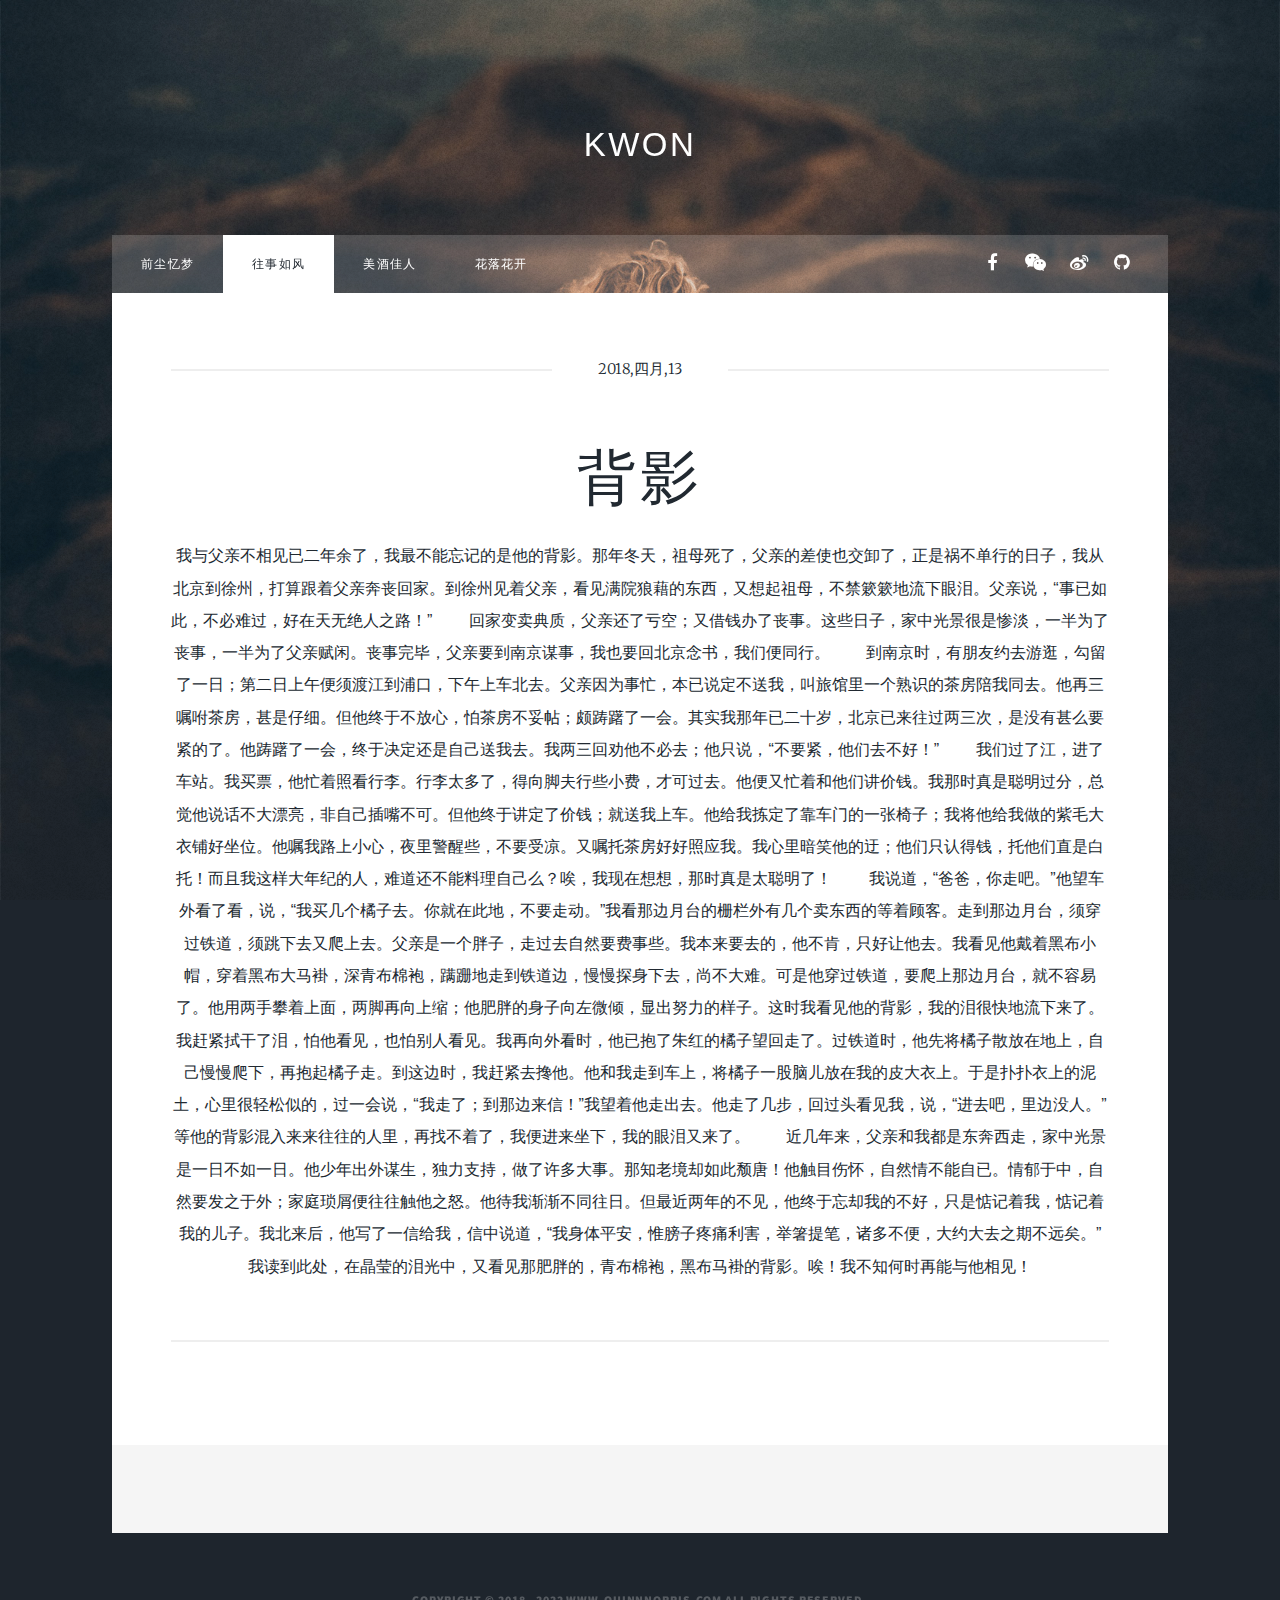
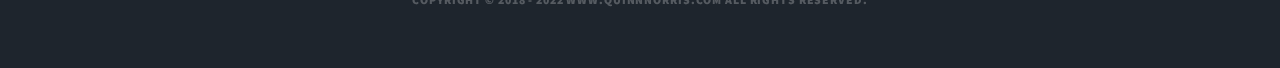
==== commit 81cab3b8: "upd" ====
--- a/EBs2.0_UI/generic.html
+++ b/EBs2.0_UI/generic.html
@@ -5,122 +5,83 @@
 	Free for personal and commercial use under the CCA 3.0 license (html5up.net/license)
 -->
 <html>
-	<head>
-		<title>Generic Page - Massively by HTML5 UP</title>
-		<meta charset="utf-8" />
-		<meta name="viewport" content="width=device-width, initial-scale=1, user-scalable=no" />
-		<link rel="stylesheet" href="assets/css/main.css" />
-		<noscript><link rel="stylesheet" href="assets/css/noscript.css" /></noscript>
-	</head>
-	<body class="is-loading">
+<head>
+    <title>Generic Page - Massively by HTML5 UP</title>
+    <meta charset="utf-8"/>
+    <meta name="viewport" content="width=device-width, initial-scale=1, user-scalable=no"/>
+    <link rel="stylesheet" href="assets/css/main.css"/>
+    <noscript>
+        <link rel="stylesheet" href="assets/css/noscript.css"/>
+    </noscript>
+</head>
+<body class="is-loading">
 
-		<!-- Wrapper -->
-			<div id="wrapper">
+<!-- Wrapper -->
+<div id="wrapper">
 
-				<!-- Header -->
-					<header id="header">
-						<a href="index.html" class="logo">Massively</a>
-					</header>
+    <!-- Header -->
+    <header id="header">
+        <a class="logo">Kwon</a>
+    </header>
 
-				<!-- Nav -->
-					<nav id="nav">
-						<ul class="links">
-							<li><a href="index.html">This is Massively</a></li>
-							<li class="active"><a href="generic.html">Generic Page</a></li>
-							<li><a href="elements.html">Elements Reference</a></li>
-						</ul>
-						<ul class="icons">
-							<li><a href="#" class="icon fa-twitter"><span class="label">Twitter</span></a></li>
-							<li><a href="#" class="icon fa-facebook"><span class="label">Facebook</span></a></li>
-							<li><a href="#" class="icon fa-instagram"><span class="label">Instagram</span></a></li>
-							<li><a href="#" class="icon fa-github"><span class="label">GitHub</span></a></li>
-						</ul>
-					</nav>
+    <!-- Nav -->
+    <nav id="nav">
+        <ul class="links">
+            <li><a href="index.html">前尘忆梦</a></li>
+            <li class="active"><a href="generic.html">往事如风</a></li>
+            <li><a href="elements.html">美酒佳人</a></li>
+            <li><a href="elements.html">花落花开</a></li>
+        </ul>
+        <ul class="icons">
+            <li><a href="#" class="icon fa-facebook"><span class="label">Facebook</span></a></li>
+            <li><a href="#" class="icon fa-wechat"><span class="label">WeChat</span></a></li>
+            <li><a href="#" class="icon fa-weibo"><span class="label">Weibo</span></a></li>
+            <li><a href="#" class="icon fa-github"><span class="label">GitHub</span></a></li>
+        </ul>
+    </nav>
 
-				<!-- Main -->
-					<div id="main">
+    <!-- Main -->
+    <div id="main">
 
-						<!-- Post -->
-							<section class="post">
-								<header class="major">
-									<span class="date">April 25, 2017</span>
-									<h1>This is a<br />
-									Generic Page</h1>
-									<p>我与父亲不相见已二年余了，我最不能忘记的是他的背影。那年冬天，祖母死了，父亲的差使也交卸了，正是祸不单行的日子，我从北京到徐州，打算跟着父亲奔丧回家。到徐州见着父亲，看见满院狼藉的东西，又想起祖母，不禁簌簌地流下眼泪。父亲说，“事已如此，不必难过，好在天无绝人之路！”
-										　　回家变卖典质，父亲还了亏空；又借钱办了丧事。这些日子，家中光景很是惨淡，一半为了丧事，一半为了父亲赋闲。丧事完毕，父亲要到南京谋事，我也要回北京念书，我们便同行。
-										　　到南京时，有朋友约去游逛，勾留了一日；第二日上午便须渡江到浦口，下午上车北去。父亲因为事忙，本已说定不送我，叫旅馆里一个熟识的茶房陪我同去。他再三嘱咐茶房，甚是仔细。但他终于不放心，怕茶房不妥帖；颇踌躇了一会。其实我那年已二十岁，北京已来往过两三次，是没有甚么要紧的了。他踌躇了一会，终于决定还是自己送我去。我两三回劝他不必去；他只说，“不要紧，他们去不好！”
-										　　我们过了江，进了车站。我买票，他忙着照看行李。行李太多了，得向脚夫行些小费，才可过去。他便又忙着和他们讲价钱。我那时真是聪明过分，总觉他说话不大漂亮，非自己插嘴不可。但他终于讲定了价钱；就送我上车。他给我拣定了靠车门的一张椅子；我将他给我做的紫毛大衣铺好坐位。他嘱我路上小心，夜里警醒些，不要受凉。又嘱托茶房好好照应我。我心里暗笑他的迂；他们只认得钱，托他们直是白托！而且我这样大年纪的人，难道还不能料理自己么？唉，我现在想想，那时真是太聪明了！
-										　　我说道，“爸爸，你走吧。”他望车外看了看，说，“我买几个橘子去。你就在此地，不要走动。”我看那边月台的栅栏外有几个卖东西的等着顾客。走到那边月台，须穿过铁道，须跳下去又爬上去。父亲是一个胖子，走过去自然要费事些。我本来要去的，他不肯，只好让他去。我看见他戴着黑布小帽，穿着黑布大马褂，深青布棉袍，蹒跚地走到铁道边，慢慢探身下去，尚不大难。可是他穿过铁道，要爬上那边月台，就不容易了。他用两手攀着上面，两脚再向上缩；他肥胖的身子向左微倾，显出努力的样子。这时我看见他的背影，我的泪很快地流下来了。我赶紧拭干了泪，怕他看见，也怕别人看见。我再向外看时，他已抱了朱红的橘子望回走了。过铁道时，他先将橘子散放在地上，自己慢慢爬下，再抱起橘子走。到这边时，我赶紧去搀他。他和我走到车上，将橘子一股脑儿放在我的皮大衣上。于是扑扑衣上的泥土，心里很轻松似的，过一会说，“我走了；到那边来信！”我望着他走出去。他走了几步，回过头看见我，说，“进去吧，里边没人。”等他的背影混入来来往往的人里，再找不着了，我便进来坐下，我的眼泪又来了。
-										　　近几年来，父亲和我都是东奔西走，家中光景是一日不如一日。他少年出外谋生，独力支持，做了许多大事。那知老境却如此颓唐！他触目伤怀，自然情不能自已。情郁于中，自然要发之于外；家庭琐屑便往往触他之怒。他待我渐渐不同往日。但最近两年的不见，他终于忘却我的不好，只是惦记着我，惦记着我的儿子。我北来后，他写了一信给我，信中说道，“我身体平安，惟膀子疼痛利害，举箸提笔，诸多不便，大约大去之期不远矣。”我读到此处，在晶莹的泪光中，又看见那肥胖的，青布棉袍，黑布马褂的背影。唉！我不知何时再能与他相见！</p>
-								</header><!--    font-family: FANTASY;font-family: Helvetica;font-weight: 300;-->
-								<div class="image main"><img src="images/pic01.jpg" alt="" /></div>
-								<p>Donec eget ex magna. Interdum et malesuada fames ac ante ipsum primis in faucibus. Pellentesque venenatis dolor imperdiet dolor mattis sagittis. Praesent rutrum sem diam, vitae egestas enim auctor sit amet. Pellentesque leo mauris, consectetur id ipsum sit amet, fergiat. Pellentesque in mi eu massa lacinia malesuada et a elit. Donec urna ex, lacinia in purus ac, pretium pulvinar mauris. Nunc lorem mauris, fringilla in aliquam at, euismod in lectus. Pellentesque habitant morbi tristique senectus et netus et malesuada fames ac turpis egestas. Curabitur sapien risus, commodo eget turpis at, elementum convallis enim turpis, lorem ipsum dolor sit amet nullam.</p>
-								<p>Lorem ipsum dolor sit amet, consectetur adipiscing elit. Duis dapibus rutrum facilisis. Class aptent taciti sociosqu ad litora torquent per conubia nostra, per inceptos himenaeos. Etiam tristique libero eu nibh porttitor fermentum. Nullam venenatis erat id vehicula viverra. Nunc ultrices eros ut ultricies condimentum. Mauris risus lacus, blandit sit amet venenatis non, bibendum vitae dolor. Nunc lorem mauris, fringilla in aliquam at, euismod in lectus. Pellentesque habitant morbi tristique senectus et netus et malesuada fames ac turpis egestas. In non lorem sit amet elit placerat maximus. Pellentesque aliquam maximus risus. Donec eget ex magna. Interdum et malesuada fames ac ante ipsum primis in faucibus. Pellentesque venenatis dolor imperdiet dolor mattis sagittis. Praesent rutrum sem diam, vitae egestas enim auctor sit amet. Pellentesque leo mauris, consectetur id ipsum.</p>
-							</section>
+        <!-- Post -->
+        <section class="post">
+            <header class="major">
+                <span class="date">2018,四月,13</span>
+                <h1>背影</h1>
+                <p>
+                    我与父亲不相见已二年余了，我最不能忘记的是他的背影。那年冬天，祖母死了，父亲的差使也交卸了，正是祸不单行的日子，我从北京到徐州，打算跟着父亲奔丧回家。到徐州见着父亲，看见满院狼藉的东西，又想起祖母，不禁簌簌地流下眼泪。父亲说，“事已如此，不必难过，好在天无绝人之路！”
+                    　　回家变卖典质，父亲还了亏空；又借钱办了丧事。这些日子，家中光景很是惨淡，一半为了丧事，一半为了父亲赋闲。丧事完毕，父亲要到南京谋事，我也要回北京念书，我们便同行。
+                    　　到南京时，有朋友约去游逛，勾留了一日；第二日上午便须渡江到浦口，下午上车北去。父亲因为事忙，本已说定不送我，叫旅馆里一个熟识的茶房陪我同去。他再三嘱咐茶房，甚是仔细。但他终于不放心，怕茶房不妥帖；颇踌躇了一会。其实我那年已二十岁，北京已来往过两三次，是没有甚么要紧的了。他踌躇了一会，终于决定还是自己送我去。我两三回劝他不必去；他只说，“不要紧，他们去不好！”
+                    　　我们过了江，进了车站。我买票，他忙着照看行李。行李太多了，得向脚夫行些小费，才可过去。他便又忙着和他们讲价钱。我那时真是聪明过分，总觉他说话不大漂亮，非自己插嘴不可。但他终于讲定了价钱；就送我上车。他给我拣定了靠车门的一张椅子；我将他给我做的紫毛大衣铺好坐位。他嘱我路上小心，夜里警醒些，不要受凉。又嘱托茶房好好照应我。我心里暗笑他的迂；他们只认得钱，托他们直是白托！而且我这样大年纪的人，难道还不能料理自己么？唉，我现在想想，那时真是太聪明了！
+                    　　我说道，“爸爸，你走吧。”他望车外看了看，说，“我买几个橘子去。你就在此地，不要走动。”我看那边月台的栅栏外有几个卖东西的等着顾客。走到那边月台，须穿过铁道，须跳下去又爬上去。父亲是一个胖子，走过去自然要费事些。我本来要去的，他不肯，只好让他去。我看见他戴着黑布小帽，穿着黑布大马褂，深青布棉袍，蹒跚地走到铁道边，慢慢探身下去，尚不大难。可是他穿过铁道，要爬上那边月台，就不容易了。他用两手攀着上面，两脚再向上缩；他肥胖的身子向左微倾，显出努力的样子。这时我看见他的背影，我的泪很快地流下来了。我赶紧拭干了泪，怕他看见，也怕别人看见。我再向外看时，他已抱了朱红的橘子望回走了。过铁道时，他先将橘子散放在地上，自己慢慢爬下，再抱起橘子走。到这边时，我赶紧去搀他。他和我走到车上，将橘子一股脑儿放在我的皮大衣上。于是扑扑衣上的泥土，心里很轻松似的，过一会说，“我走了；到那边来信！”我望着他走出去。他走了几步，回过头看见我，说，“进去吧，里边没人。”等他的背影混入来来往往的人里，再找不着了，我便进来坐下，我的眼泪又来了。
+                    　　近几年来，父亲和我都是东奔西走，家中光景是一日不如一日。他少年出外谋生，独力支持，做了许多大事。那知老境却如此颓唐！他触目伤怀，自然情不能自已。情郁于中，自然要发之于外；家庭琐屑便往往触他之怒。他待我渐渐不同往日。但最近两年的不见，他终于忘却我的不好，只是惦记着我，惦记着我的儿子。我北来后，他写了一信给我，信中说道，“我身体平安，惟膀子疼痛利害，举箸提笔，诸多不便，大约大去之期不远矣。”我读到此处，在晶莹的泪光中，又看见那肥胖的，青布棉袍，黑布马褂的背影。唉！我不知何时再能与他相见！</p>
+            </header><!--    font-family: FANTASY;font-family: Helvetica;font-weight: 300;-->
+            <hr/>
+        </section>
+    </div>
 
-					</div>
+    <!-- Footer -->
+    <footer id="footer">
+        <section>
+        </section>
+    </footer>
 
-				<!-- Footer -->
-					<footer id="footer">
-						<section>
-							<form method="post" action="#">
-								<div class="field">
-									<label for="name">Name</label>
-									<input type="text" name="name" id="name" />
-								</div>
-								<div class="field">
-									<label for="email">Email</label>
-									<input type="text" name="email" id="email" />
-								</div>
-								<div class="field">
-									<label for="message">Message</label>
-									<textarea name="message" id="message" rows="3"></textarea>
-								</div>
-								<ul class="actions">
-									<li><input type="submit" value="Send Message" /></li>
-								</ul>
-							</form>
-						</section>
-						<section class="split contact">
-							<section class="alt">
-								<h3>Address</h3>
-								<p>1234 Somewhere Road #87257<br />
-								Nashville, TN 00000-0000</p>
-							</section>
-							<section>
-								<h3>Phone</h3>
-								<p><a href="#">(000) 000-0000</a></p>
-							</section>
-							<section>
-								<h3>Email</h3>
-								<p><a href="#">info@untitled.tld</a></p>
-							</section>
-							<section>
-								<h3>Social</h3>
-								<ul class="icons alt">
-									<li><a href="#" class="icon alt fa-twitter"><span class="label">Twitter</span></a></li>
-									<li><a href="#" class="icon alt fa-facebook"><span class="label">Facebook</span></a></li>
-									<li><a href="#" class="icon alt fa-instagram"><span class="label">Instagram</span></a></li>
-									<li><a href="#" class="icon alt fa-github"><span class="label">GitHub</span></a></li>
-								</ul>
-							</section>
-						</section>
-					</footer>
+    <!-- Copyright -->
+    <div id="copyright">
+        <ul>
+            <li>Copyright © 2018 - 2022 www.quinnnorris.com All Rights Reserved.</li>
+        </ul>
+    </div>
 
-				<!-- Copyright -->
-					<div id="copyright">
-						<ul><li>&copy; Untitled</li><li>Design: <a href="https://html5up.net">HTML5 UP</a></li></ul>
-					</div>
+</div>
 
-			</div>
+<!-- Scripts -->
+<script src="assets/js/jquery.min.js"></script>
+<script src="assets/js/jquery.scrollex.min.js"></script>
+<script src="assets/js/jquery.scrolly.min.js"></script>
+<script src="assets/js/skel.min.js"></script>
+<script src="assets/js/util.js"></script>
+<script src="assets/js/main.js"></script>
 
-		<!-- Scripts -->
-			<script src="assets/js/jquery.min.js"></script>
-			<script src="assets/js/jquery.scrollex.min.js"></script>
-			<script src="assets/js/jquery.scrolly.min.js"></script>
-			<script src="assets/js/skel.min.js"></script>
-			<script src="assets/js/util.js"></script>
-			<script src="assets/js/main.js"></script>
-
-	</body>
+</body>
 </html>--- a/EBs2.0_UI/assets/css/main.css
+++ b/EBs2.0_UI/assets/css/main.css
@@ -4475,4 +4475,14 @@
 			visibility: visible;
 		}
 
-	}+	}
+
+
+.kwon-ser {
+	position: relative;
+	right: 15px;
+	bottom: 2px;
+	height:43px;
+	border-color: #868686!important;
+	font-family: Helvetica!important;
+}